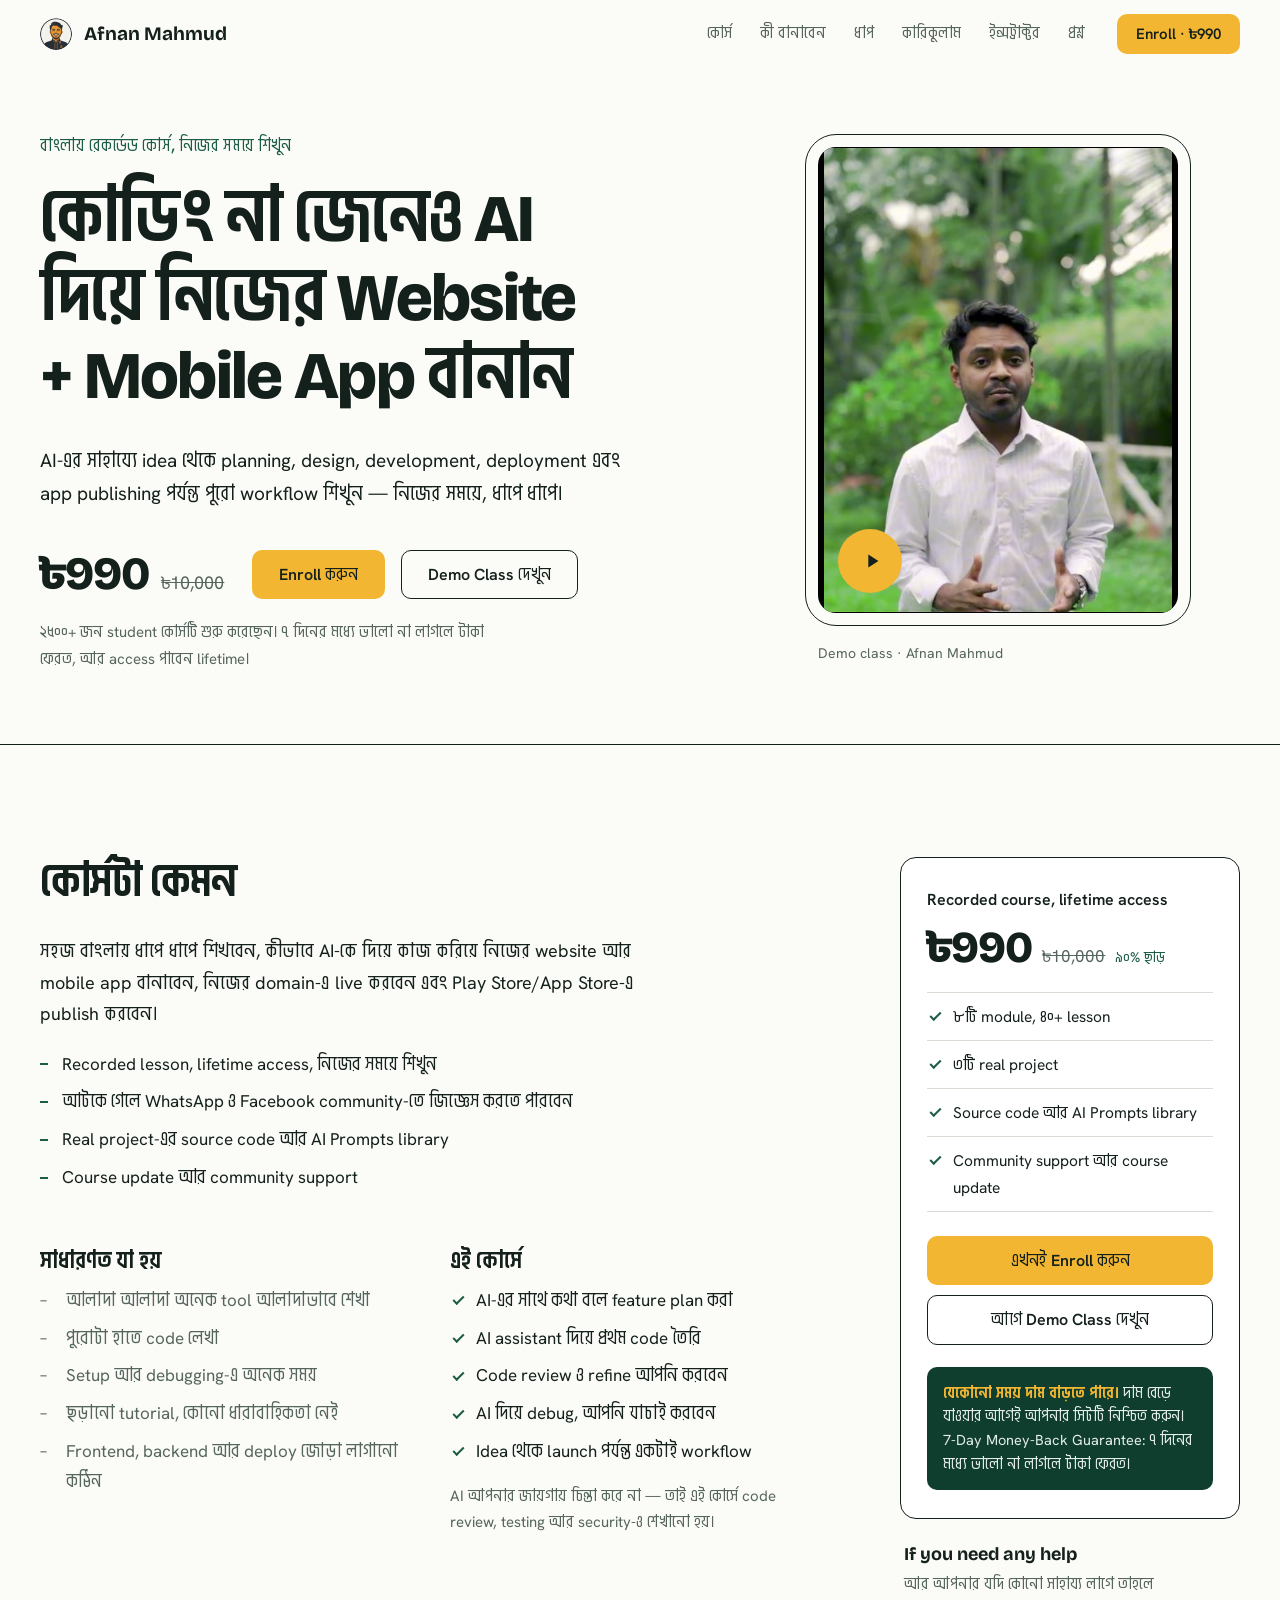
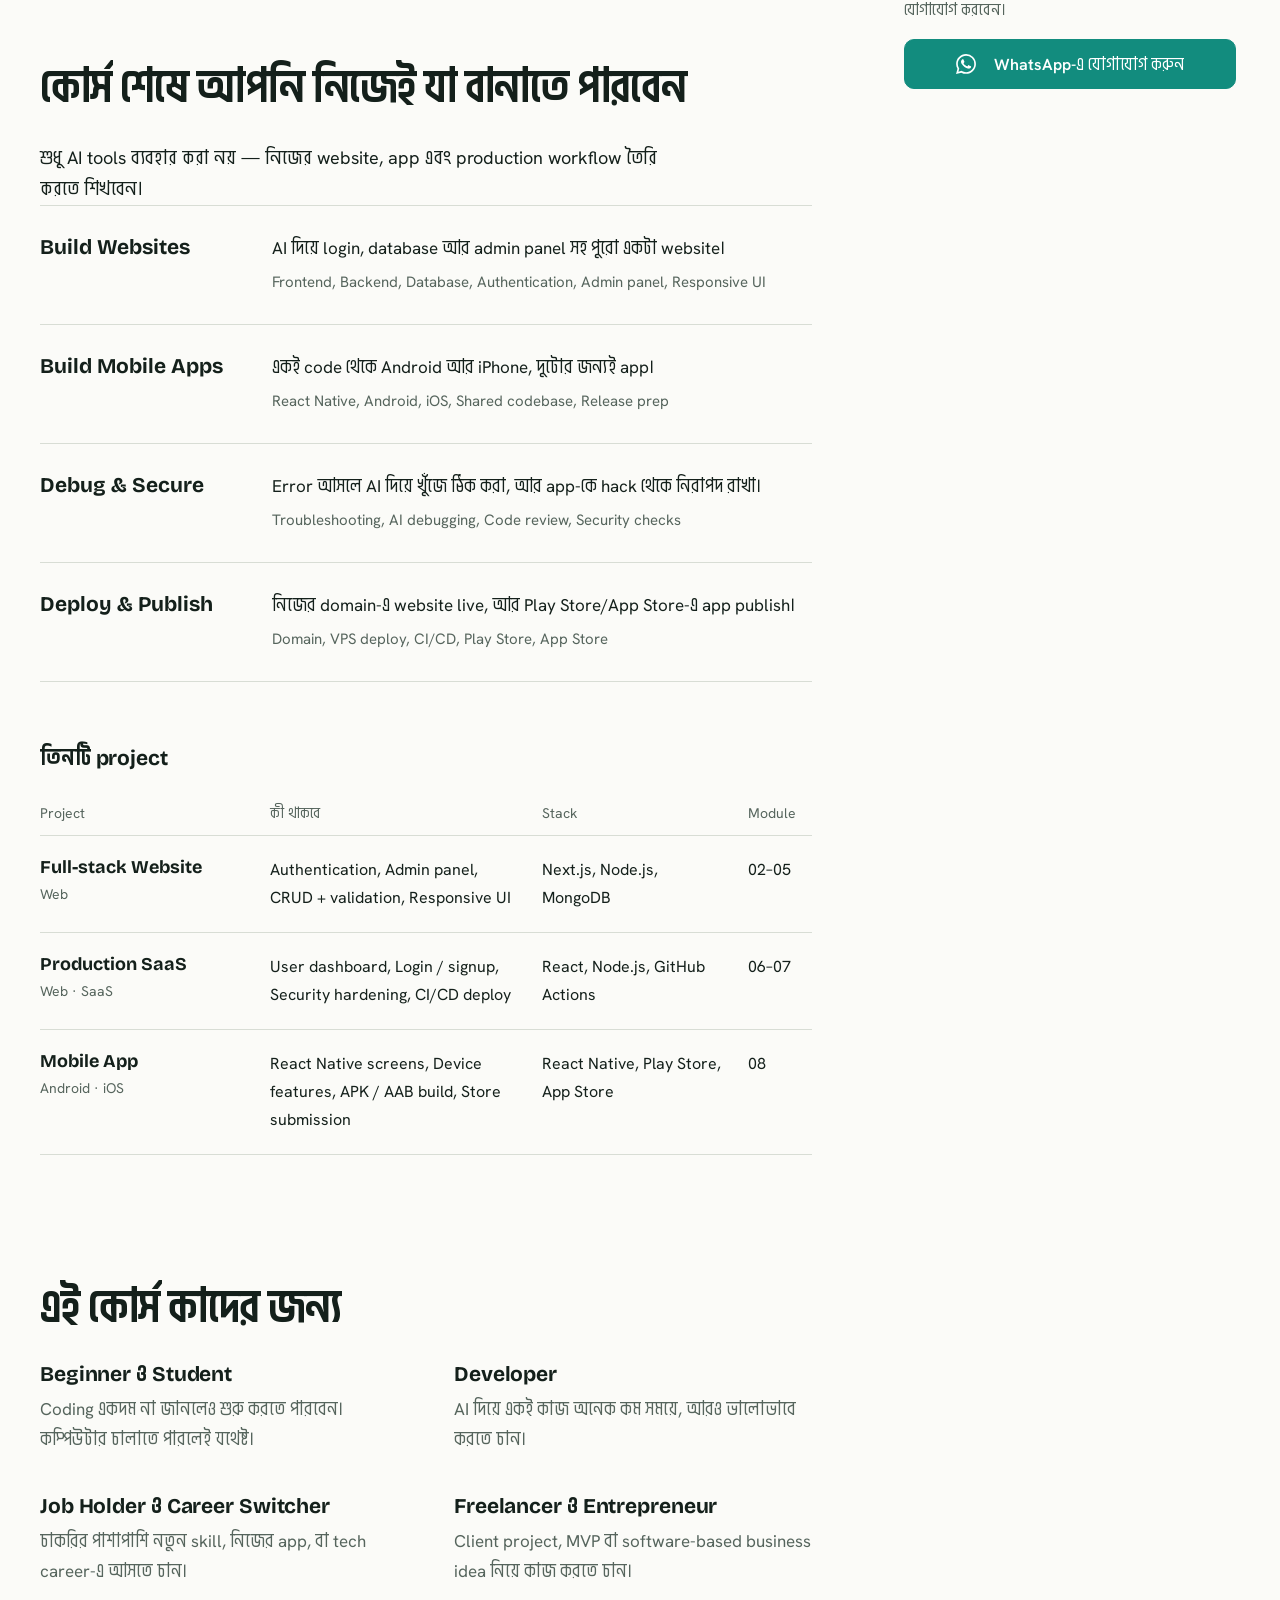
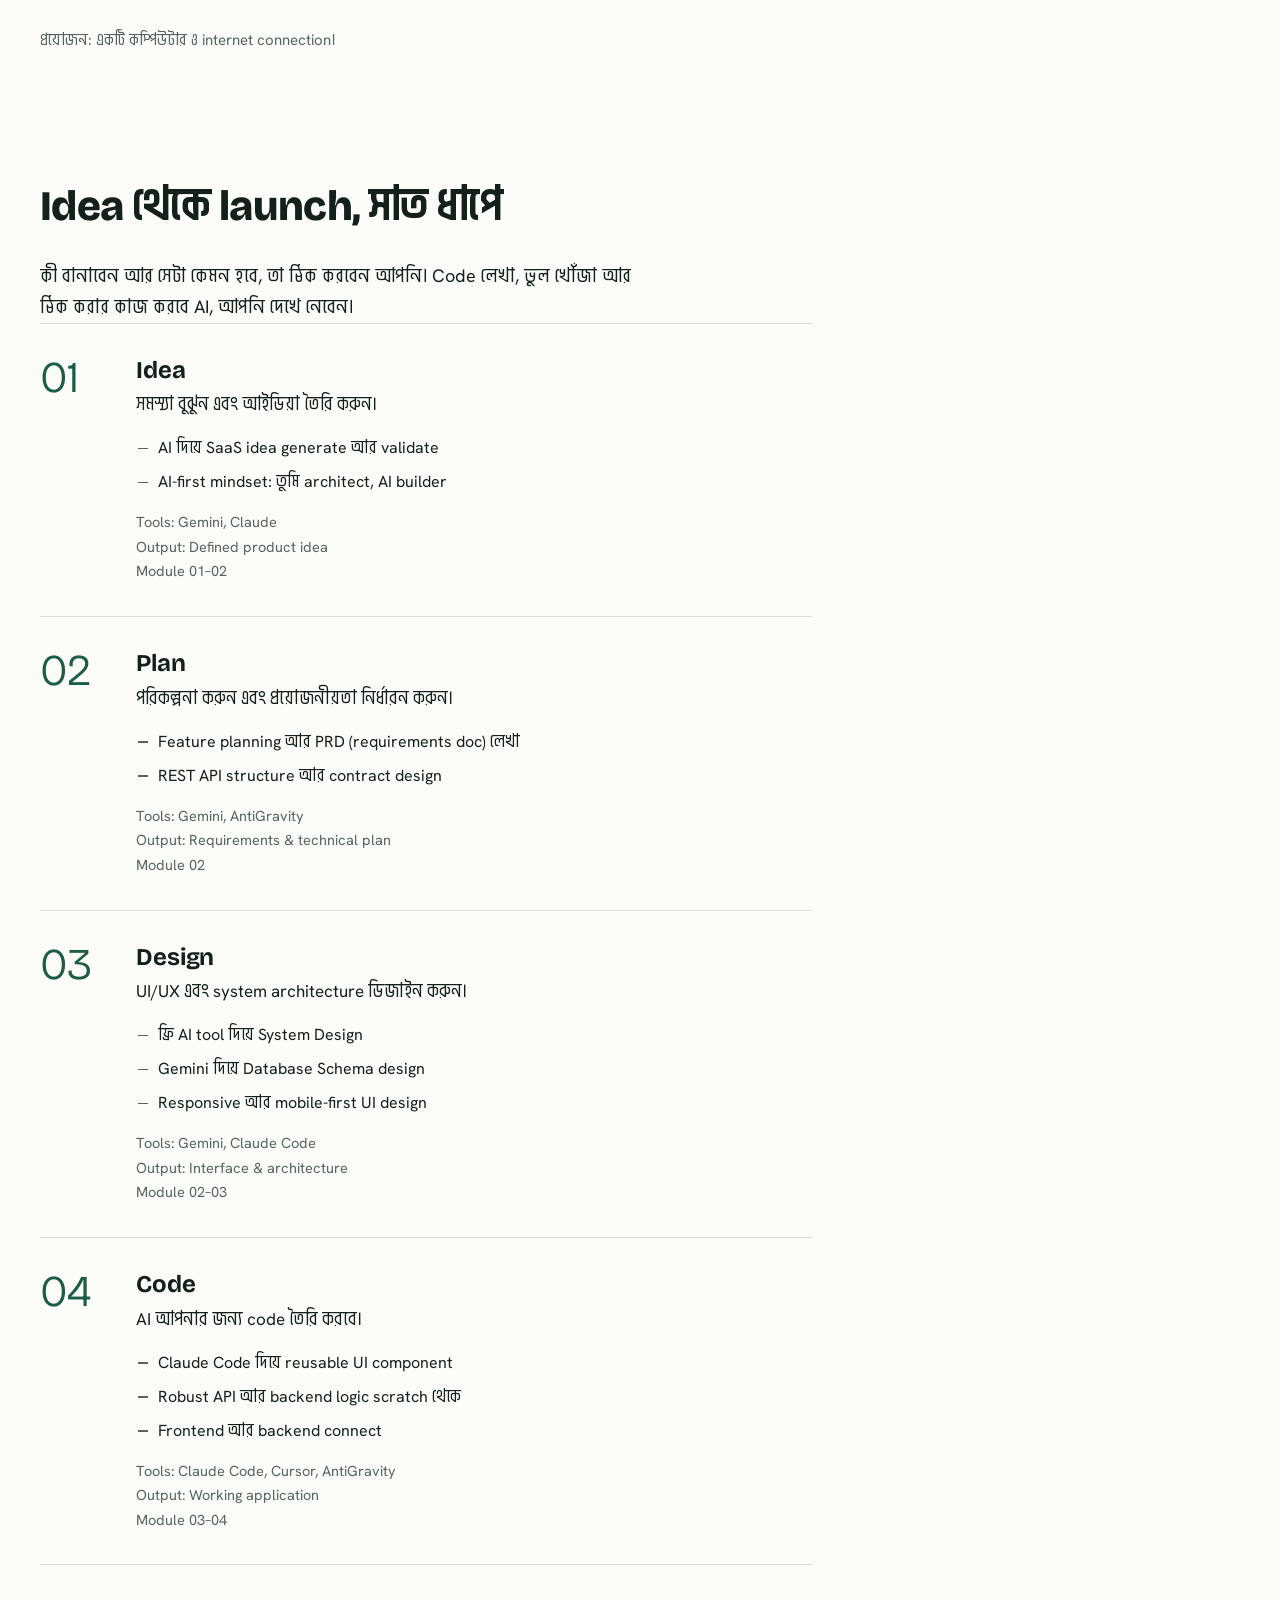
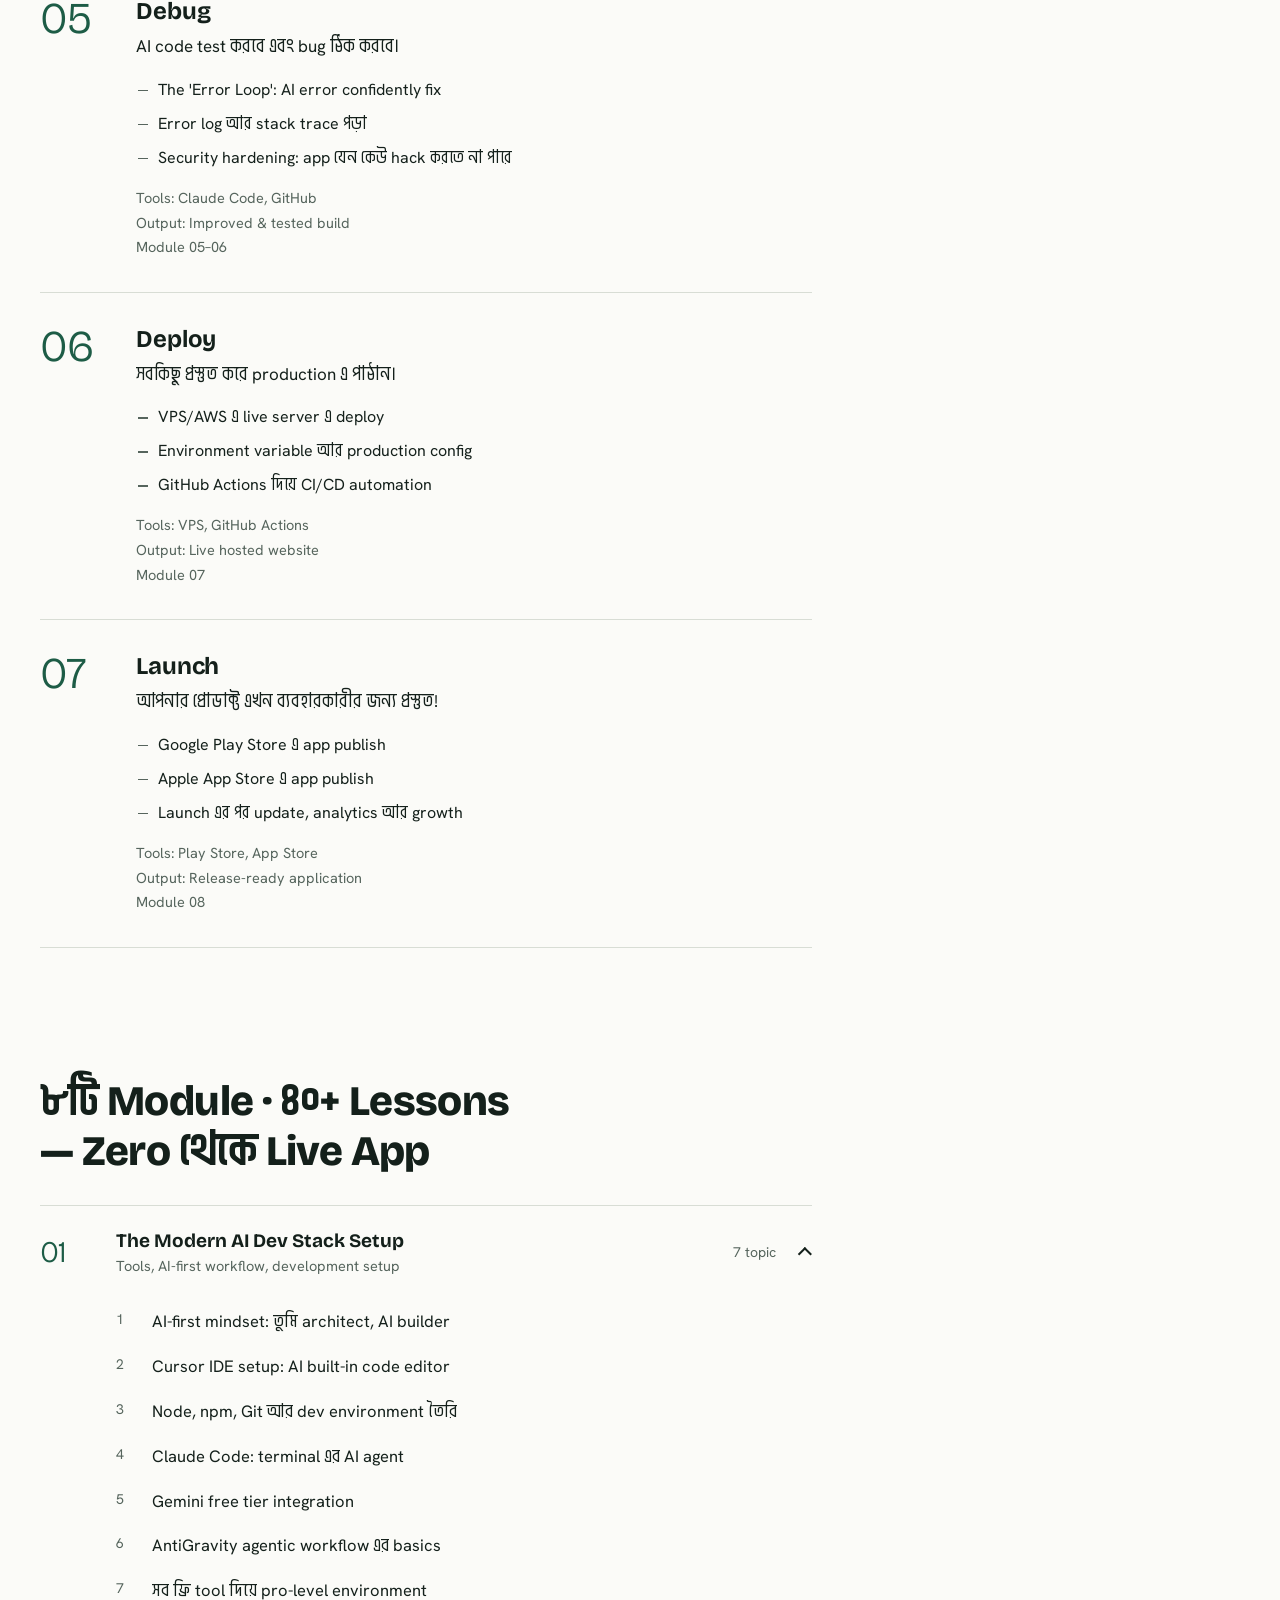
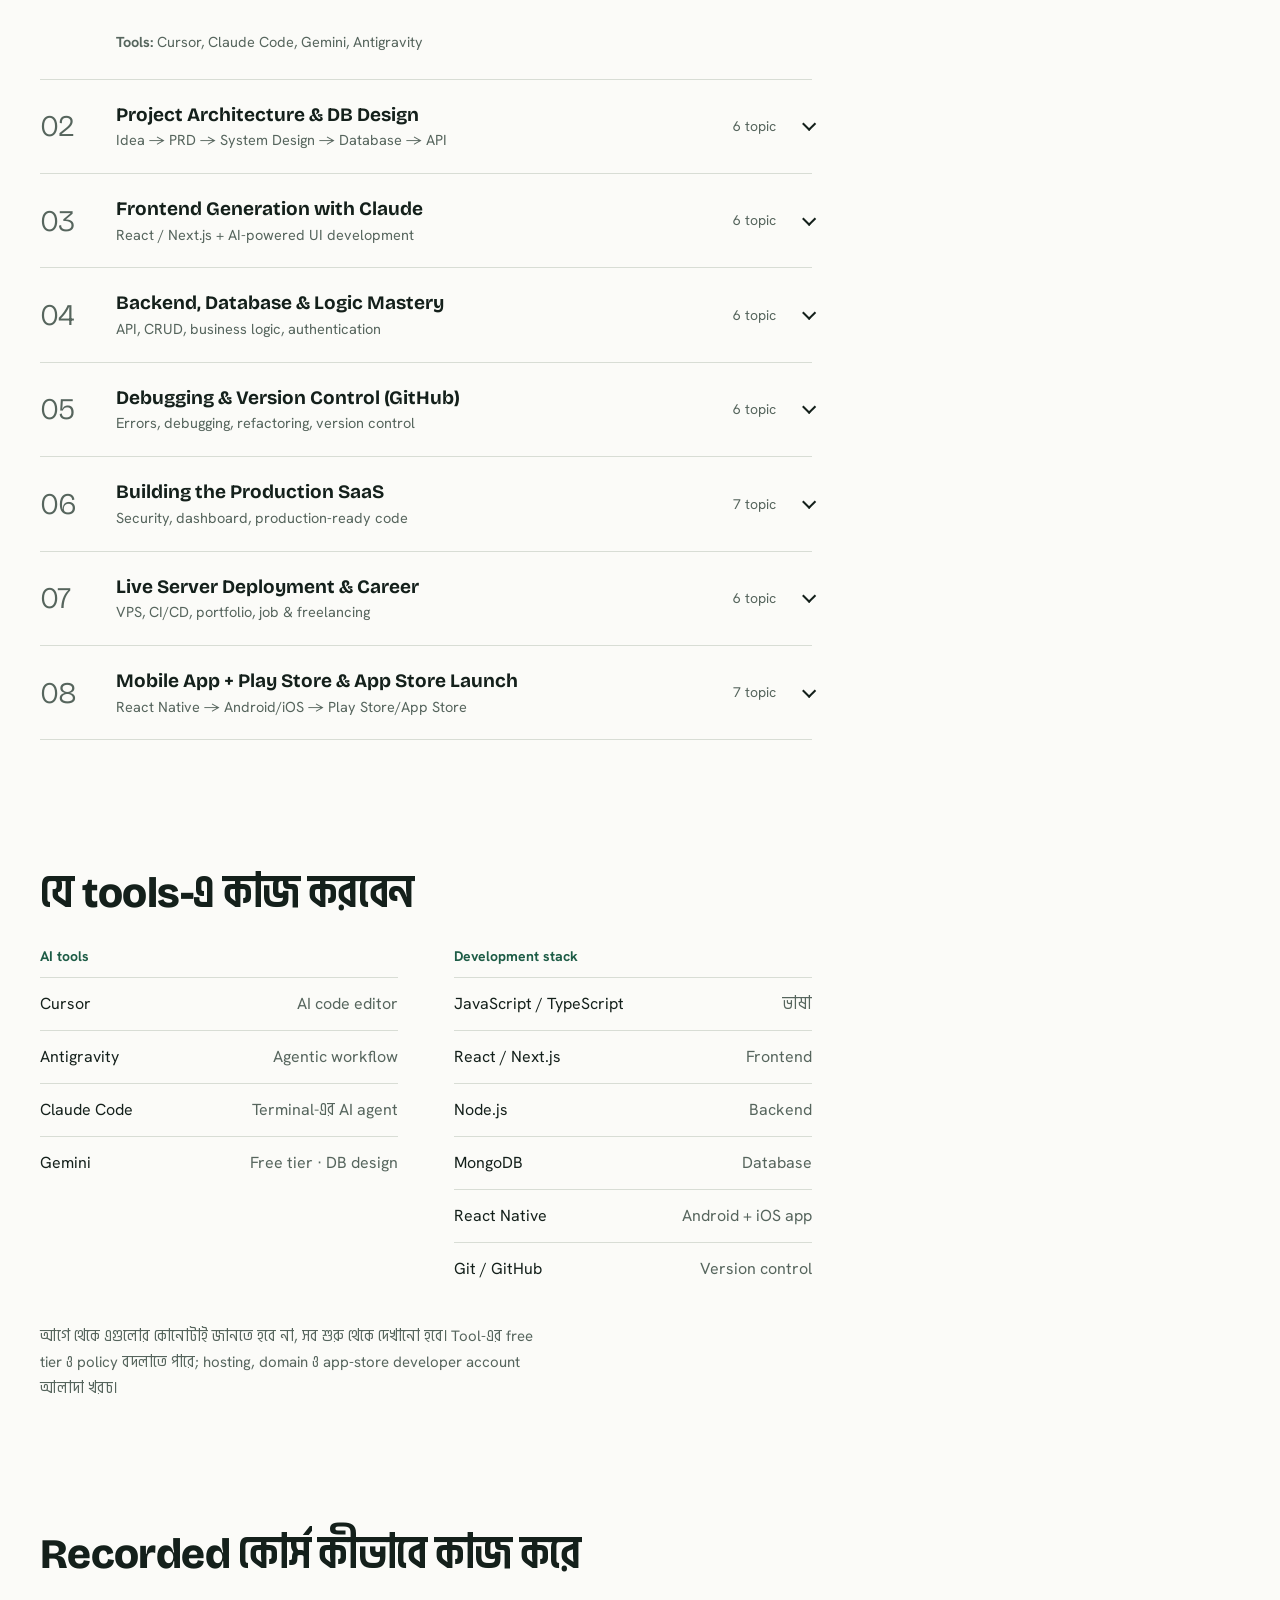
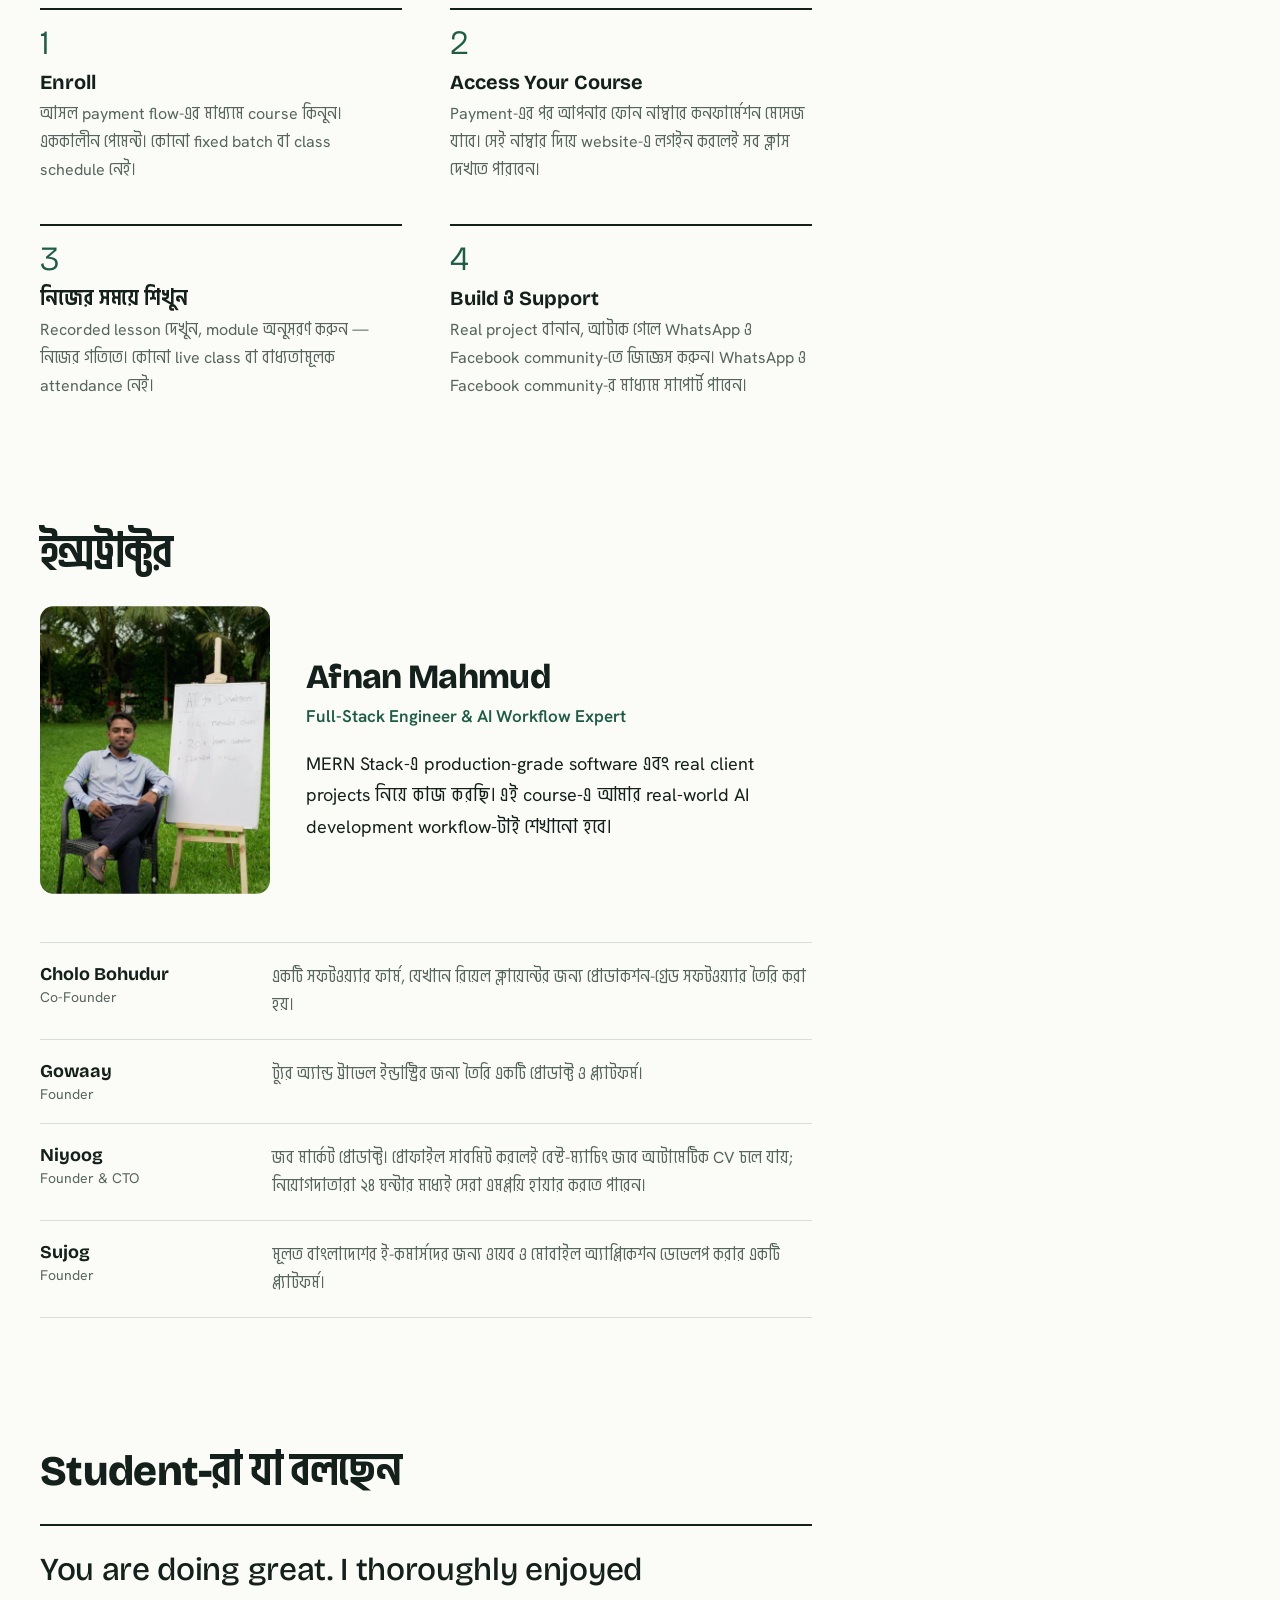
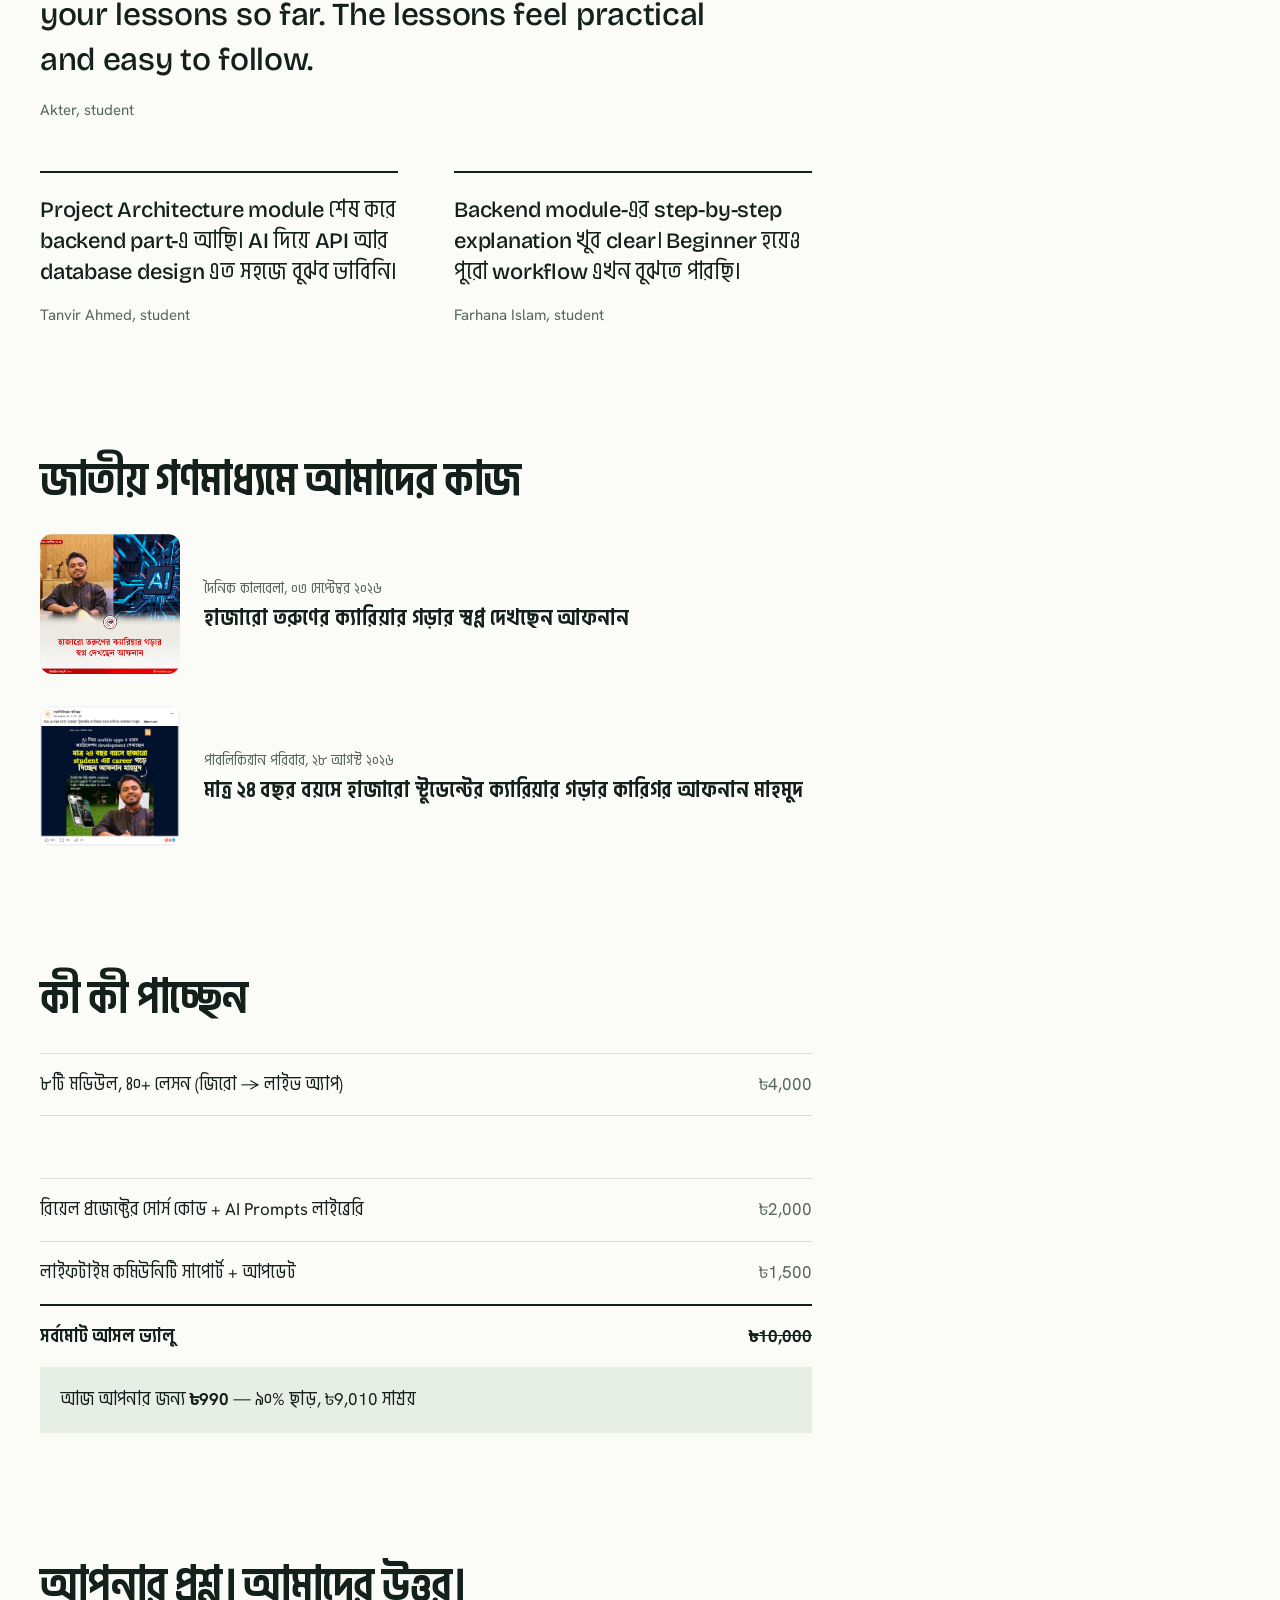
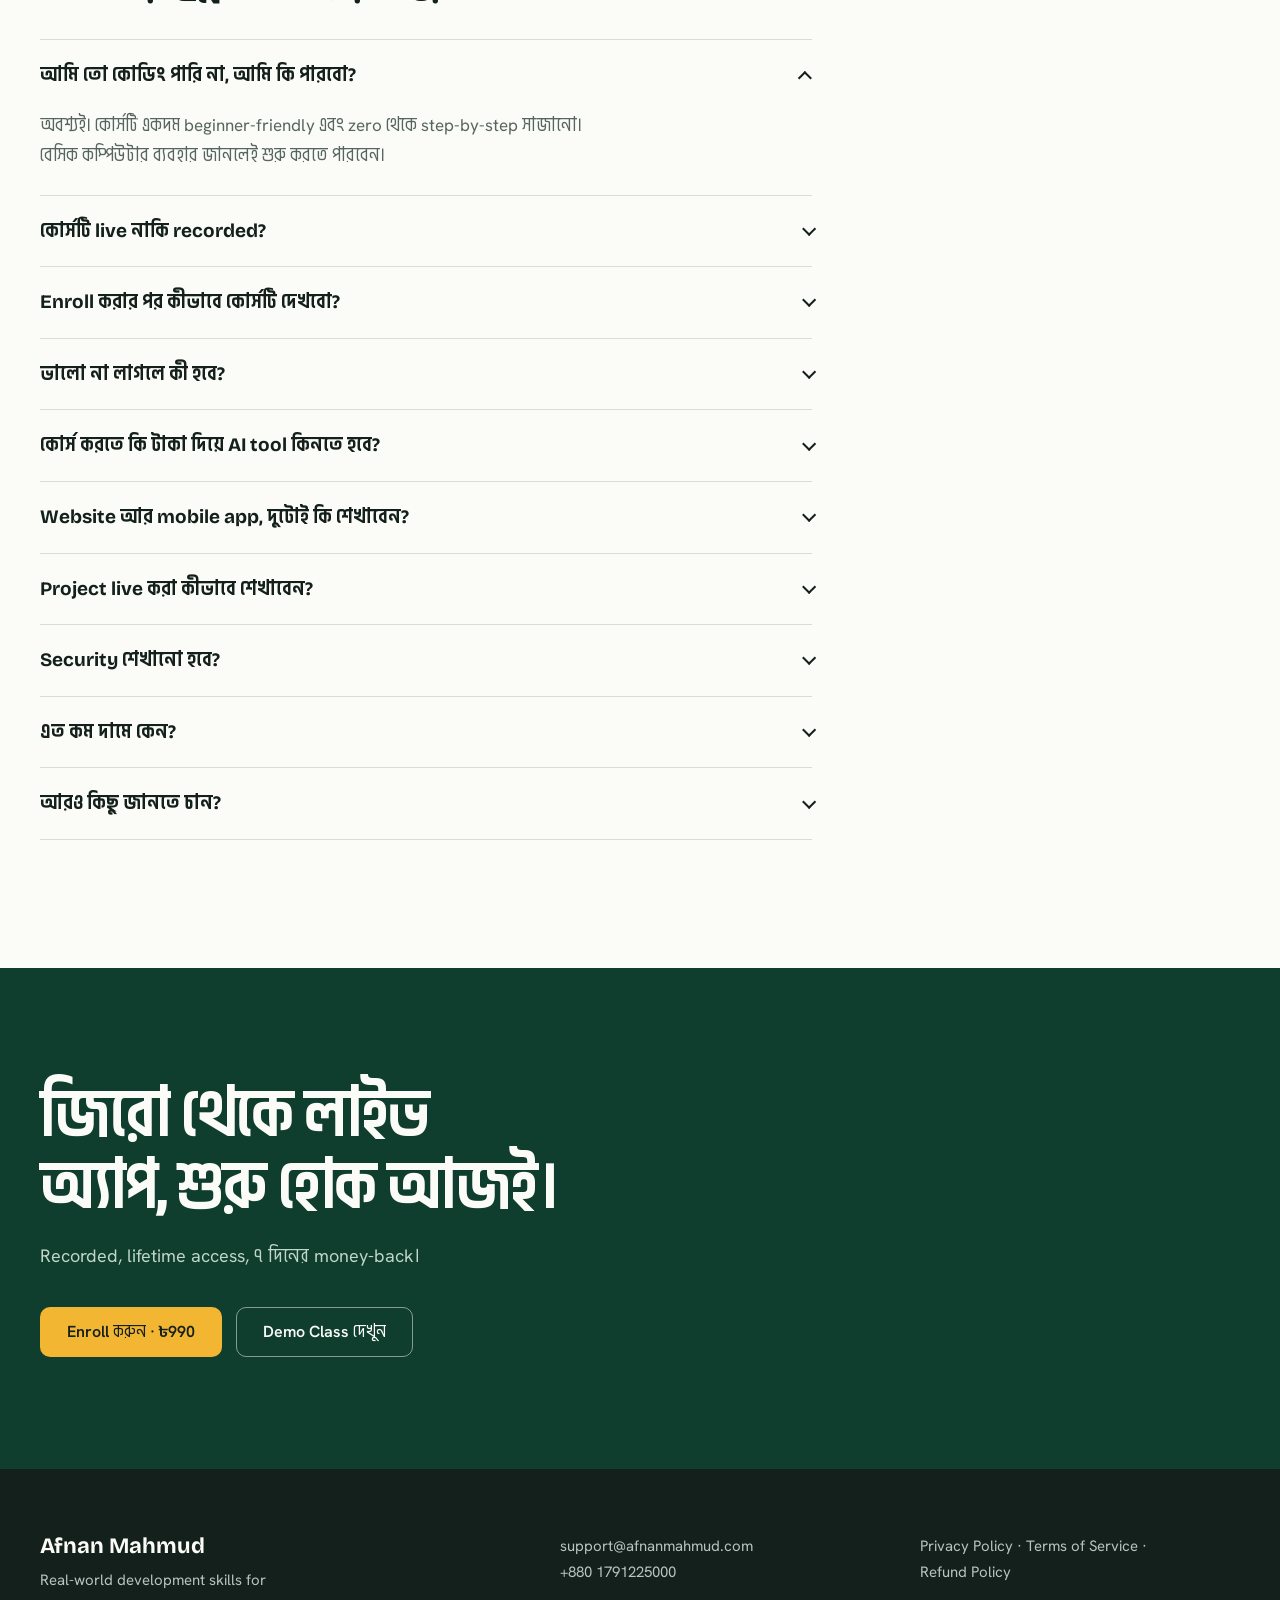
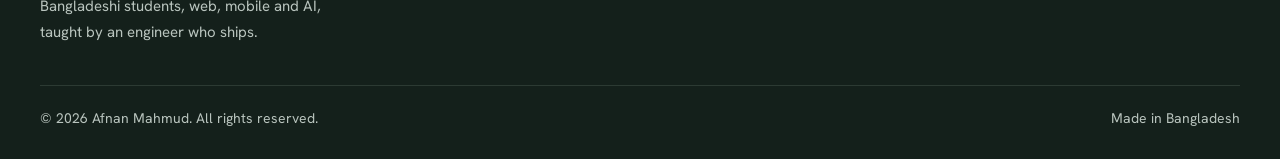
==== v2/course.html @ 00318ba6 "AI for Developers landing pages: Course and Blueprint Co-Authored-By: Claude Sonnet 5.5 <noreply@ant" ====
<!doctype html>
<html lang="bn">
<head>
<meta charset="utf-8">
<meta name="viewport" content="width=device-width, initial-scale=1">
<title>AI for Developers — Afnan Mahmud</title>
<meta name="description" content="বাংলায় রেকর্ডেড কোর্স: AI দিয়ে idea থেকে live website আর mobile app পর্যন্ত।">
<link rel="icon" href="../assets/afnan-mark.png">
<link rel="preconnect" href="https://fonts.googleapis.com"><link rel="preconnect" href="https://fonts.gstatic.com" crossorigin>
<link href="https://fonts.googleapis.com/css2?family=Bricolage+Grotesque:opsz,wght@12..96,500;12..96,700;12..96,800&family=Hanken+Grotesk:wght@400;500;600&family=Anek+Bangla:wght@400;600;800&display=swap" rel="stylesheet">
<link rel="stylesheet" href="course.css">
<link rel="stylesheet" href="motion.css">
<script>if(!matchMedia("(prefers-reduced-motion: reduce)").matches)document.documentElement.classList.add("motion")</script>
</head>
<body>
<a class="skip" href="#intro">Skip to content</a>

<header class="top" id="top">
  <div class="wrap top-in">
    <a class="brand" href="#top"><img src="../assets/afnan-mark.png" alt="" width="32" height="32"><span>Afnan Mahmud</span></a>
    <nav class="menu" aria-label="Page sections">
      <a href="#intro">কোর্স</a><a href="#build">কী বানাবেন</a><a href="#path">ধাপ</a><a href="#syllabus">কারিকুলাম</a><a href="#instructor">ইন্সট্রাক্টর</a><a href="#faq">প্রশ্ন</a>
    </nav>
    <a class="btn btn-accent btn-sm" data-enroll>Enroll · ৳990</a>
  </div>
</header>

<main>
  <section class="hero">
    <div class="wrap hero-grid">
      <div class="hero-text">
        <p class="hero-kick">বাংলায় রেকর্ডেড কোর্স, নিজের সময়ে শিখুন</p>
        <h1 id="h1"></h1>
        <p class="lede" id="lede"></p>
        <div class="buy">
          <p class="price"><b>৳990</b><s>৳10,000</s></p>
          <a class="btn btn-accent" data-enroll>Enroll করুন</a>
          <button type="button" class="btn btn-line js-demo">Demo Class দেখুন</button>
        </div>
        <p class="fine">২৫০০+ জন student কোর্সটি শুরু করেছেন। ৭ দিনের মধ্যে ভালো না লাগলে টাকা ফেরত, আর access পাবেন lifetime।</p>
      </div>
      <figure class="hero-media">
        <button type="button" class="video js-demo" aria-label="Demo Class দেখুন">
          <img src="../assets/demo-poster-portrait.jpg" alt="Afnan Mahmud কোর্সের demo class-এ কথা বলছেন" width="548" height="720">
          <span class="play" aria-hidden="true"><svg viewBox="0 0 24 24" width="22" height="22"><path d="M8 5v14l11-7z" fill="currentColor"/></svg></span>
        </button>
        <figcaption>Demo class · Afnan Mahmud</figcaption>
      </figure>
    </div>
  </section>

  <div class="wrap layout">
    <article class="article">

      <section id="intro" class="sec">
        <h2>কোর্সটা কেমন</h2>
        <p class="prose" id="intro-p"></p>
        <ul class="plain" id="intro-list"></ul>
        <div class="split" id="approach"></div>
      </section>

      <section id="build" class="sec">
        <h2 id="build-h"></h2>
        <p class="prose" id="build-sub"></p>
        <dl class="rows" id="outcomes"></dl>
        <h3 class="sub-h">তিনটি project</h3>
        <div class="table" id="projects" role="table" aria-label="Projects"></div>
      </section>

      <section id="audience" class="sec">
        <h2 id="aud-h"></h2>
        <div class="two-col" id="audience-list"></div>
      </section>

      <section id="path" class="sec">
        <h2>Idea থেকে launch, সাত ধাপে</h2>
        <p class="prose" id="path-sub"></p>
        <ol class="steps" id="stages"></ol>
      </section>

      <section id="syllabus" class="sec">
        <h2 id="syl-h"></h2>
        <div class="syl" id="modules"></div>
      </section>

      <section id="tools" class="sec">
        <h2>যে tools-এ কাজ করবেন</h2>
        <div class="two-col tools" id="tools-list"></div>
        <p class="note" id="tools-note"></p>
      </section>

      <section id="how" class="sec">
        <h2 id="how-h"></h2>
        <ol class="flow" id="how-list"></ol>
      </section>

      <section id="instructor" class="sec">
        <h2>ইন্সট্রাক্টর</h2>
        <div class="person">
          <img src="../assets/mentor-1200.jpg" alt="Afnan Mahmud" loading="lazy" width="1188" height="1200">
          <div>
            <h3 id="ins-name"></h3>
            <p class="role" id="ins-role"></p>
            <p class="prose" id="ins-bio"></p>
          </div>
        </div>
        <dl class="ventures" id="ventures"></dl>
      </section>

      <section id="reviews" class="sec">
        <h2 id="rev-h"></h2>
        <div class="quotes" id="quotes"></div>
      </section>

      <section id="news" class="sec">
        <h2 id="news-h"></h2>
        <div class="clips" id="clips"></div>
      </section>

      <section id="included" class="sec">
        <h2>কী কী পাচ্ছেন</h2>
        <table class="bill" id="bill"></table>
      </section>

      <section id="faq" class="sec">
        <h2 id="faq-h"></h2>
        <div class="faq" id="faq-list"></div>
      </section>
    </article>

    <div class="rail">
    <aside class="ticket" aria-label="Enroll">
      <p class="ticket-title">Recorded course, lifetime access</p>
      <p class="ticket-price"><b>৳990</b><s>৳10,000</s><span>৯০% ছাড়</span></p>
      <ul class="ticks">
        <li>৮টি module, ৪০+ lesson</li>
        <li>৩টি real project</li>
        <li>Source code আর AI Prompts library</li>
        <li>Community support আর course update</li>
      </ul>
      <a class="btn btn-accent btn-block" data-enroll>এখনই Enroll করুন</a>
      <button type="button" class="btn btn-line btn-block js-demo">আগে Demo Class দেখুন</button>
            <p class="ticket-note" id="ticket-note"></p>
      
    </aside>
    <div class="help">
      <p class="help-t">If you need any help</p>
      <p class="help-d">আর আপনার যদি কোনো সাহায্য লাগে তাহলে যোগাযোগ করবেন।</p>
      <a class="btn btn-wa btn-block" href="https://wa.me/8801791225000" target="_blank" rel="noopener"><svg viewBox="0 0 24 24" aria-hidden="true"><path d="M17.47 14.38c-.3-.15-1.76-.87-2.03-.97-.27-.1-.47-.15-.67.15-.2.3-.77.97-.94 1.16-.17.2-.35.22-.64.07-.3-.15-1.26-.46-2.39-1.48-.88-.79-1.48-1.76-1.65-2.06-.17-.3-.02-.46.13-.6.13-.14.3-.35.45-.52.15-.17.2-.3.3-.5.1-.2.05-.37-.02-.52-.08-.15-.67-1.61-.92-2.21-.24-.58-.49-.5-.67-.51h-.57c-.2 0-.52.07-.79.37-.27.3-1.04 1.02-1.04 2.48 0 1.46 1.07 2.88 1.21 3.07.15.2 2.1 3.2 5.08 4.49.71.3 1.26.49 1.69.63.71.23 1.36.2 1.87.12.57-.09 1.76-.72 2-1.42.25-.7.25-1.29.17-1.42-.07-.12-.27-.2-.57-.35zM12.05 21.8h-.01a9.87 9.87 0 0 1-5.03-1.38l-.36-.21-3.74.98 1-3.65-.24-.37a9.86 9.86 0 0 1-1.51-5.26c0-5.45 4.44-9.89 9.89-9.89 2.64 0 5.12 1.03 6.99 2.9a9.83 9.83 0 0 1 2.89 7c0 5.45-4.44 9.88-9.88 9.88zM20.47 3.5A11.8 11.8 0 0 0 12.05 0C5.5 0 .16 5.34.16 11.89c0 2.1.55 4.14 1.59 5.95L.06 24l6.3-1.65a11.9 11.9 0 0 0 5.68 1.45h.01c6.55 0 11.89-5.34 11.89-11.89 0-3.18-1.24-6.17-3.48-8.41z"/></svg>WhatsApp-এ যোগাযোগ করুন</a>
    </div>
    </div>
  </div>

  <section class="closing">
    <div class="wrap closing-in">
      <h2 id="closing-h"></h2>
      <p>Recorded, lifetime access, ৭ দিনের money-back।</p>
      <div class="closing-act">
        <a class="btn btn-accent" data-enroll>Enroll করুন · ৳990</a>
        <button type="button" class="btn btn-ghost-light js-demo">Demo Class দেখুন</button>
      </div>
    </div>
  </section>
</main>

<footer class="foot">
  <div class="wrap foot-in">
    <div>
      <p class="foot-brand">Afnan Mahmud</p>
      <p class="foot-about" id="foot-about"></p>
    </div>
    <p class="foot-contact" id="foot-contact"></p>
    <p class="foot-legal">Privacy Policy · Terms of Service · Refund Policy</p>
  </div>
  <div class="wrap foot-end"><span id="copy"></span><span>Made in Bangladesh</span></div>
</footer>

<div class="bar" id="bar"><span>৳990</span><a class="btn btn-accent btn-sm" data-enroll>Enroll করুন</a></div>

<script src="../js/content.js"></script>
<script src="course.js"></script>
<script src="reveal.js"></script>
<script src="common.js"></script>
</body>
</html>
---- v2/course.css ----
@font-face{font-family:'Akhand Bengali';font-weight:300;font-display:swap;size-adjust:112%;unicode-range:U+0964-0965,U+0980-09F2,U+09F4-09FF,U+200C-200D;src:local('Akhand Bengali Light'),url(../assets/fonts/AkhandBengali-300.ttf) format('truetype')}
@font-face{font-family:'Akhand Bengali';font-weight:400 600;font-display:swap;size-adjust:112%;unicode-range:U+0964-0965,U+0980-09F2,U+09F4-09FF,U+200C-200D;src:local('Akhand Bengali'),url(../assets/fonts/AkhandBengali-400.ttf) format('truetype')}
@font-face{font-family:'Akhand Bengali';font-weight:700 900;font-display:swap;size-adjust:112%;unicode-range:U+0964-0965,U+0980-09F2,U+09F4-09FF,U+200C-200D;src:local('Akhand Bengali Extra Bold'),url(../assets/fonts/AkhandBengali-800.ttf) format('truetype')}

:root{
  --paper:#FBFBF8; --white:#fff; --ink:#14201B; --muted:#56655D; --rule:#D8DDD5; --mist:#E7EEE5;
  --forest:#0F3D2E; --forest-2:#1D5C46; --marigold:#F2B632; --marigold-d:#E0A21B;
  --head:'Bricolage Grotesque','Akhand Bengali','Anek Bangla',system-ui,sans-serif;
  --body:'Hanken Grotesk','Akhand Bengali','Anek Bangla',system-ui,sans-serif;
  --top-h:68px;
}
*,*::before,*::after{box-sizing:border-box}
*{margin:0}
html{scroll-behavior:smooth;scroll-padding-top:calc(var(--top-h) + 24px);-webkit-text-size-adjust:100%}
body{background:var(--paper);color:var(--ink);font:400 17px/1.75 var(--body);-webkit-font-smoothing:antialiased;text-rendering:optimizeLegibility}
body.no-scroll{overflow:hidden}
img{display:block;max-width:100%}
a{color:inherit}
ul,ol{padding:0;list-style:none}
button{font:inherit;color:inherit;background:none;border:0;cursor:pointer;text-align:left}
:focus-visible{outline:3px solid var(--forest-2);outline-offset:3px;border-radius:4px}
.skip{position:absolute;left:-999px;top:8px;background:var(--ink);color:var(--paper);padding:10px 14px;z-index:99}
.skip:focus{left:8px}
.wrap{width:min(1200px,100% - 48px);margin-inline:auto}

h1,h2,h3{font-family:var(--head);font-weight:800;line-height:1.2;text-wrap:balance}
h2{font-size:clamp(30px,3.4vw,42px);letter-spacing:-.015em;margin-bottom:28px}
h3{font-size:21px;font-weight:700;letter-spacing:-.005em}
p{text-wrap:pretty}
.prose{max-width:62ch;font-size:18px}
.prose + .prose,.prose + .plain{margin-top:20px}
.muted{color:var(--muted)}
.note{font-size:15px;color:var(--muted);max-width:62ch}

.btn{display:inline-flex;align-items:center;justify-content:center;gap:8px;padding:14px 26px;border:1.5px solid transparent;border-radius:10px;font:600 16px/1.2 var(--body);text-decoration:none;white-space:nowrap;transition:background-color .15s,color .15s,border-color .15s}
.btn-accent{background:var(--marigold);color:var(--ink)}
.btn-accent:hover{background:var(--marigold-d)}
.btn-line{border-color:var(--ink);color:var(--ink)}
.btn-line:hover{background:var(--ink);color:var(--paper)}
.btn-ghost-light{border-color:rgba(251,251,248,.5);color:var(--paper)}
.btn-ghost-light:hover{background:var(--paper);color:var(--forest)}
.btn-sm{padding:10px 18px;font-size:15px}
.btn-block{width:100%}

.top{position:sticky;top:0;z-index:50;height:var(--top-h);background:var(--paper);border-bottom:1px solid transparent;transition:border-color .2s}
.top.scrolled{border-color:var(--rule)}
.top-in{height:100%;display:flex;align-items:center;gap:32px}
.brand{white-space:nowrap;display:flex;align-items:center;gap:12px;text-decoration:none;font:700 19px var(--head);margin-right:auto}
.brand img{border-radius:50%}
.menu{display:flex;gap:28px}
.menu a{font-size:15px;text-decoration:none;color:var(--muted)}
.menu a:hover{color:var(--ink)}

.hero{overflow:hidden;border-bottom:1px solid var(--ink)}
.hero-grid{display:grid;grid-template-columns:minmax(0,7fr) minmax(0,5fr);gap:72px;align-items:stretch}
.hero-text{padding:64px 0 72px}
.hero-kick{font-size:16px;color:var(--forest-2);font-weight:600;margin-bottom:20px}
.hero h1{font-size:clamp(38px,5.2vw,68px);line-height:1.18;letter-spacing:-.025em;max-width:13em}
.lede{font-size:19px;max-width:54ch;margin-top:28px;color:var(--ink)}
.buy{display:flex;flex-wrap:wrap;align-items:center;gap:16px 16px;margin-top:40px}
.price{display:flex;align-items:baseline;gap:12px;margin-right:12px}
.price b{font:800 46px/1 var(--head);letter-spacing:-.02em}
.price s{color:var(--muted);font-size:18px}
.fine{margin-top:20px;font-size:15px;color:var(--muted);max-width:56ch}
.hero-media{position:relative;display:flex;flex-direction:column;justify-content:flex-end;padding-top:56px;isolation:isolate}
.hero-media::before{content:'';position:absolute;inset:0 -50vw 0 0;background:var(--forest);z-index:-1}
.video{position:relative;display:block;width:min(100%,360px);margin-left:48px;border-radius:18px 18px 0 0;overflow:hidden;background:#000}
.video img{width:100%;height:auto;aspect-ratio:548/720;object-fit:cover}
.play{position:absolute;left:20px;bottom:20px;width:64px;height:64px;border-radius:50%;background:var(--marigold);color:var(--ink);display:grid;place-items:center;transition:transform .15s}
.play svg{margin-left:3px}
.video:hover .play{transform:scale(1.07)}
.hero-media figcaption{position:absolute;left:calc(48px + min(100%,360px) + 16px);bottom:24px;color:#BFD6C8;font-size:14px;writing-mode:vertical-rl;transform:rotate(180deg)}

.layout{display:grid;grid-template-columns:minmax(0,1fr) 340px;gap:88px;padding-top:112px;padding-bottom:128px;align-items:start}
.sec{margin-bottom:128px}
.sec:last-child{margin-bottom:0}
.sub-h{margin:64px 0 20px}

.plain li{position:relative;padding-left:22px;margin:8px 0}
.plain li::before{content:'';position:absolute;left:0;top:.8em;width:8px;height:2px;background:var(--forest-2)}
.split{display:grid;grid-template-columns:1fr 1fr;gap:48px;margin-top:56px}
.split h3{margin-bottom:12px}
.dash li,.tick li{position:relative;padding-left:26px;margin:8px 0}
.dash li{color:var(--muted)}
.dash li::before{content:'–';position:absolute;left:0}
.tick li::before{content:'';position:absolute;left:3px;top:.62em;width:11px;height:6px;border-left:2px solid var(--forest-2);border-bottom:2px solid var(--forest-2);transform:rotate(-45deg)}
.split .note{margin-top:16px}

.rows>div{display:grid;grid-template-columns:200px 1fr;gap:32px;padding:28px 0;border-top:1px solid var(--rule)}
.rows>div:last-child{border-bottom:1px solid var(--rule)}
.rows dt{font:700 21px/1.3 var(--head)}
.rows dd p+p{margin-top:6px;font-size:15px}

.table{margin-top:8px}
.tr{display:grid;grid-template-columns:1.25fr 1.5fr 1.1fr 64px;gap:24px;padding:20px 0;border-top:1px solid var(--rule);font-size:16px;align-items:start}
.tr:last-child{border-bottom:1px solid var(--rule)}
.th{font-size:14px;color:var(--muted);padding:10px 0;border-top:0}
.td-t b{display:block;font:700 18px/1.3 var(--head)}
.td-t small{color:var(--muted);font-size:14px}

.two-col{display:grid;grid-template-columns:1fr 1fr;gap:40px 56px}
.two-col h3{margin-bottom:8px}
.two-col p{color:var(--muted)}
.two-col .wide{grid-column:1/-1;font-size:15px}

.steps>li{display:grid;grid-template-columns:88px minmax(0,1fr);gap:8px;padding:32px 0;border-top:1px solid var(--rule)}
.steps>li:last-child{border-bottom:1px solid var(--rule)}
.steps .n{font:300 44px/1 var(--head);color:var(--forest-2);letter-spacing:-.03em}
.steps h3{font-size:24px;margin-bottom:6px}
.pts{margin:14px 0}
.pts li{position:relative;padding-left:22px;margin:6px 0;font-size:16px}
.pts li::before{content:'';position:absolute;left:2px;top:.85em;width:10px;height:1.5px;background:var(--muted)}
.meta{font-size:14.5px;color:var(--muted);line-height:1.7}

.syl details{border-top:1px solid var(--rule)}
.syl details:last-child,.faq details:last-child{border-bottom:1px solid var(--rule)}
.syl summary{display:grid;grid-template-columns:60px minmax(0,1fr) auto 20px;gap:16px;align-items:center;padding:22px 0;cursor:pointer;list-style:none}
.syl summary::-webkit-details-marker,.faq summary::-webkit-details-marker{display:none}
.m-n{font:300 30px/1 var(--head);color:var(--muted);letter-spacing:-.02em}
details[open] .m-n{color:var(--forest-2)}
.m-t{font:700 19px/1.35 var(--head)}
.m-t small{display:block;font:400 14.5px/1.5 var(--body);color:var(--muted);margin-top:2px}
.m-c{font-size:14px;color:var(--muted)}
.syl summary::after,.faq summary::after{content:'';width:10px;height:10px;border-right:2px solid var(--ink);border-bottom:2px solid var(--ink);transform:rotate(45deg) translateY(-3px);justify-self:end;transition:transform .2s}
details[open] > summary::after{transform:rotate(-135deg) translateY(-3px)}
.syl ol{counter-reset:t;margin:0 0 8px 76px;padding-bottom:8px}
.syl ol li{counter-increment:t;position:relative;padding:8px 0 8px 36px;font-size:16.5px}
.syl ol li::before{content:counter(t);position:absolute;left:0;top:8px;color:var(--muted);font-size:14px}
.m-meta{margin:0 0 24px 76px;font-size:14.5px;color:var(--muted)}

.tools dl>div{display:flex;justify-content:space-between;gap:16px;padding:12px 0;border-top:1px solid var(--rule);font-size:16px}
.tools dt.g{font:700 14px var(--body);color:var(--forest-2);padding-bottom:12px}
.tools dd{color:var(--muted);text-align:right}
.tools+.note{margin-top:28px}

.flow{counter-reset:s;display:grid;grid-template-columns:1fr 1fr;gap:40px 48px}
.flow li{counter-increment:s;border-top:2px solid var(--ink);padding-top:16px}
.flow li::before{content:counter(s);display:block;font:300 34px/1 var(--head);color:var(--forest-2);margin-bottom:10px}
.flow h3{margin-bottom:6px;font-size:20px}
.flow p{color:var(--muted);font-size:16px}

.person{display:grid;grid-template-columns:230px minmax(0,1fr);gap:36px;align-items:start}
.person img{width:100%;height:auto;aspect-ratio:4/5;object-fit:cover;border-radius:14px}
.person h3{font-size:34px;font-weight:800;letter-spacing:-.02em}
.role{color:var(--forest-2);font-weight:600;margin:4px 0 16px}
.ventures{margin-top:48px}
.ventures>div{display:grid;grid-template-columns:200px 1fr;gap:32px;padding:20px 0;border-top:1px solid var(--rule)}
.ventures>div:last-child{border-bottom:1px solid var(--rule)}
.ventures dt{font:700 18px/1.3 var(--head)}
.ventures small{display:block;font:400 14px var(--body);color:var(--muted);margin-top:2px}
.ventures dd{color:var(--muted);font-size:16px}

.quotes{display:grid;gap:48px}
.quotes figure:nth-child(2){margin-left:56px}
.quotes blockquote{font:500 27px/1.4 var(--head);letter-spacing:-.01em;max-width:30ch;text-wrap:pretty}
.quotes figcaption{margin-top:14px;font-size:15px;color:var(--muted)}

.clips{display:grid;gap:32px}
.clip{display:grid;grid-template-columns:140px minmax(0,1fr);gap:24px;align-items:center}
.clip img{width:140px;height:140px;object-fit:cover;border-radius:12px}
.clip .src{font-size:14px;color:var(--muted);margin-bottom:4px}
.clip h3{font-size:20px;line-height:1.35}

.bill{width:100%;table-layout:fixed;border-collapse:collapse;font-size:17px}
.bill td:last-child{width:92px}
.bill td{padding:16px 0;border-top:1px solid var(--rule)}
.bill td:last-child{text-align:right;white-space:nowrap;color:var(--muted)}
.bill .total td{font-weight:700;color:var(--ink);border-top:2px solid var(--ink)}
.bill tfoot td{background:var(--mist);padding:18px 20px;border-top:0;text-align:left;color:var(--ink)}

.faq details{border-top:1px solid var(--rule)}
.faq summary{display:grid;grid-template-columns:minmax(0,1fr) 20px;gap:16px;align-items:center;padding:22px 0;cursor:pointer;list-style:none;font:700 19px/1.4 var(--head)}
.faq p{padding:0 40px 24px 0;color:var(--muted);max-width:62ch}

.ticket{position:sticky;top:calc(var(--top-h) + 24px);background:var(--white);border:1.5px solid var(--ink);border-radius:16px;padding:28px 26px}
.ticket-title{font-weight:600;font-size:16px;margin-bottom:12px}
.ticket-price{display:flex;align-items:baseline;gap:10px;flex-wrap:wrap;margin-bottom:20px}
.ticket-price b{font:800 44px/1 var(--head);letter-spacing:-.02em}
.ticket-price s{color:var(--muted)}
.ticket-price span{font-size:14px;font-weight:600;color:var(--forest-2)}
.ticks{margin-bottom:24px;border-top:1px solid var(--rule)}
.ticks li{position:relative;padding:10px 0 10px 26px;border-bottom:1px solid var(--rule);font-size:15.5px}
.ticks li::before{content:'';position:absolute;left:3px;top:19px;width:11px;height:6px;border-left:2px solid var(--forest-2);border-bottom:2px solid var(--forest-2);transform:rotate(-45deg)}
.ticket .btn-block+.btn-block{margin-top:10px}
.ticket-note{margin-top:20px;font-size:14px;color:var(--muted);line-height:1.65}
.ticket-note b{color:var(--ink)}
.ticket-help{margin-top:14px;padding-top:14px;border-top:1px solid var(--rule);font-size:14px;color:var(--muted)}

.closing{background:var(--forest);color:var(--paper)}
.closing-in{padding:112px 0}
.closing h2{font-size:clamp(34px,5vw,60px);letter-spacing:-.025em;max-width:14em;margin-bottom:16px}
.closing p{color:#BFD6C8;font-size:18px}
.closing-act{display:flex;flex-wrap:wrap;gap:14px;margin-top:36px}
.foot{background:var(--ink);color:#B9C4BE;padding:64px 0 28px;font-size:15px}
.foot-in{display:grid;grid-template-columns:1.5fr 1fr 1fr;gap:40px;padding-bottom:40px}
.foot-brand{font:700 22px var(--head);color:var(--paper);margin-bottom:8px}
.foot-about{max-width:36ch}
.foot-end{display:flex;justify-content:space-between;gap:16px;flex-wrap:wrap;padding-top:20px;border-top:1px solid #2C3A33;font-size:14px}

.dlg{position:fixed;inset:0;z-index:200;background:rgba(10,18,14,.82);display:grid;place-items:center;padding:20px}
.dlg[hidden]{display:none}
.dlg-in{position:relative;width:min(900px,100%);background:#000;border-radius:14px;overflow:hidden}
.dlg video{display:block;width:100%;max-height:82vh;background:#000}
.dlg-x{position:absolute;right:12px;top:12px;z-index:2;padding:8px 14px;border-radius:8px;background:var(--paper);color:var(--ink);font:600 14px var(--body)}
.dlg-err{color:#fff;padding:24px;text-align:center}

.bar{position:fixed;left:0;right:0;bottom:0;z-index:60;display:none;align-items:center;justify-content:space-between;padding:12px 20px;background:var(--paper);border-top:1px solid var(--ink)}
.bar span{font:800 24px var(--head)}

@media (max-width:1040px){
  .layout{grid-template-columns:minmax(0,1fr);gap:56px}
  .ticket{position:static;order:-1}
  .menu{display:none}
}
@media (max-width:900px){
  .hero-grid{grid-template-columns:1fr;gap:0}
  .hero-text{padding:40px 0 48px}
  .hero-media{padding:40px 0 0;margin-inline:calc(50% - 50vw);padding-inline:calc(50vw - 50% + 0px)}
  .hero-media::before{inset:0 0 0 0}
  .video{margin-left:0;width:min(100%,320px);margin-inline:auto}
  .hero-media figcaption{display:none}
  .layout{padding-top:72px;padding-bottom:88px}
  .sec{margin-bottom:88px}
  .split,.two-col,.flow{grid-template-columns:1fr}
  .rows>div,.ventures>div{grid-template-columns:1fr;gap:8px}
  .tr{grid-template-columns:1fr;gap:4px}
  .th{display:none}
  .person{grid-template-columns:1fr}
  .person img{max-width:260px}
  .quotes figure:nth-child(2){margin-left:0}
  .foot-in{grid-template-columns:1fr}
  .bar.show{display:flex}
  }
@media (max-width:560px){
  body{font-size:16.5px}
  .steps>li{grid-template-columns:56px 1fr}
  .steps .n{font-size:32px}
  .syl summary{grid-template-columns:44px minmax(0,1fr) 20px}
  .m-c{display:none}
  .syl ol,.m-meta{margin-left:0}
  .clip{grid-template-columns:96px 1fr}
  .clip img{width:96px;height:96px}
  .buy .btn{flex:1 1 auto}
}
@media (prefers-reduced-motion:reduce){*{transition:none!important;scroll-behavior:auto!important}}

.bill tfoot td:last-child{white-space:normal;text-align:left;width:auto;color:var(--ink)}


.hero-media::before{display:none}
.video{border-radius:18px;outline:1.5px solid var(--ink);outline-offset:12px}
.video img{aspect-ratio:3/4}
.hero-media figcaption{position:static;writing-mode:horizontal-tb;transform:none;margin:28px 0 0 48px;color:var(--muted);font-size:14px}
@media (min-width:901px){.hero-media{justify-content:center;padding:64px 0}}
@media (max-width:900px){
  .hero-media{margin-inline:0;padding:40px 12px}
  .hero-media figcaption{display:block;margin:26px auto 0;width:min(100%,320px);text-align:center}
}

.rail{position:sticky;top:calc(var(--top-h) + 24px)}
.ticket{position:static}
.ticket .btn-block+.btn-block{margin-top:10px}
.ticket-note{margin-top:22px;padding:14px 16px;background:var(--forest);color:#E4EEE8;border-radius:10px;font-size:14.5px}
.ticket-note b{color:var(--marigold)}
.help{margin-top:24px;padding:0 4px}
.help-t{font:700 18px/1.3 var(--head)}
.help-d{margin:4px 0 16px;font-size:15px;color:var(--muted)}
.btn-wa{background:#128C7E;border-color:#128C7E;color:#fff}
.btn-wa:hover{background:#0D6F64;border-color:#0D6F64}
.btn-wa svg{width:20px;height:20px;margin-right:10px;fill:currentColor;flex:none}
@media (max-width:1040px){.rail{position:static;order:-1}}

.person{align-items:center}

.quotes{grid-template-columns:1fr 1fr;gap:48px 56px}
.quotes figure{border-top:2px solid var(--ink);padding-top:22px}
.quotes figure:nth-child(2){margin-left:0}
.quotes figure:first-child{grid-column:1/-1}
.quotes figure:first-child blockquote{font-size:32px;max-width:32ch}
.quotes blockquote{font-size:22px;max-width:none}
@media (max-width:700px){.quotes{grid-template-columns:1fr}.quotes figure:first-child blockquote{font-size:26px}}
---- v2/motion.css ----
:root{--ease:cubic-bezier(.22,1,.36,1)}

.top{transition:transform .5s var(--ease),border-color .2s}
.top.hide{transform:translateY(-100%)}
@keyframes drop{from{opacity:0;transform:translate3d(0,-16px,0)}}
.motion .top{animation:drop .9s var(--ease) backwards}

.motion .sp .w{display:inline-block;overflow:hidden;vertical-align:top;padding:.28em .04em;margin:-.28em -.04em}
.motion .sp .wi{display:inline-block;transform:translate3d(0,118%,0);transition:transform 1.05s var(--ease) calc(var(--b,0s) + var(--i) * 55ms)}
.motion .sp.in .wi{transform:none}

.motion [data-rv]{opacity:0;transform:translate3d(0,var(--y,28px),0);filter:blur(var(--bl,0px));transition:opacity 1s var(--ease) var(--d,0s),transform 1s var(--ease) var(--d,0s),filter 1s var(--ease) var(--d,0s)}
.motion [data-rv="block"]{--bl:6px}
.motion [data-rv="row"]{--y:20px;transition-duration:.85s}
.motion [data-rv].in{opacity:1;transform:none;filter:none}

.motion img[data-media]{clip-path:inset(0 0 100% 0);transform:scale(1.14);transition:clip-path 1.3s var(--ease) var(--d,0s),transform 1.7s var(--ease) var(--d,0s)}
.motion img[data-media].in{clip-path:inset(0 0 0 0);transform:none}

@keyframes rise{from{opacity:0;transform:translate3d(0,22px,0)}}
@keyframes uncover{from{clip-path:inset(0 0 100% 0)}}
@keyframes settle{from{transform:scale(1.16)}}
.motion .hero-text>*{animation:rise .95s var(--ease) backwards;animation-delay:var(--delay,0s)}
.motion .hero-text>h1{animation:none}
.motion .hero-text .hero-kick{--delay:0s}
.motion .hero-text .lede{--delay:.6s}
.motion .hero-text .buy,.motion .hero-text .hero-act{--delay:.75s}
.motion .hero-text .fine{--delay:.9s}
.motion .hero .sp{--b:.12s}
.motion .hero-media .video,.motion .hero-fig .marks{animation:rise 1.1s .25s var(--ease) backwards}
.motion .hero-media .video img,.motion .hero-fig .video img{animation:uncover 1.4s .25s var(--ease) backwards,settle 1.9s .25s var(--ease) backwards}
.motion .hero-fig .marks::before,.motion .hero-fig .marks::after{animation:rise 1s 1.1s var(--ease) backwards}

@media (hover:hover) and (pointer:fine){
  .btn{transition:transform .35s var(--ease),background-color .2s,color .2s,border-color .2s}
  .btn:hover{transform:translateY(-2px)}
  .btn:active{transform:translateY(0);transition-duration:.1s}
  .clip img{transition:transform .8s var(--ease)}
  .clip:hover img{transform:scale(1.05)}
}
@media (prefers-reduced-motion:reduce){*{animation:none!important;transition:none!important}}
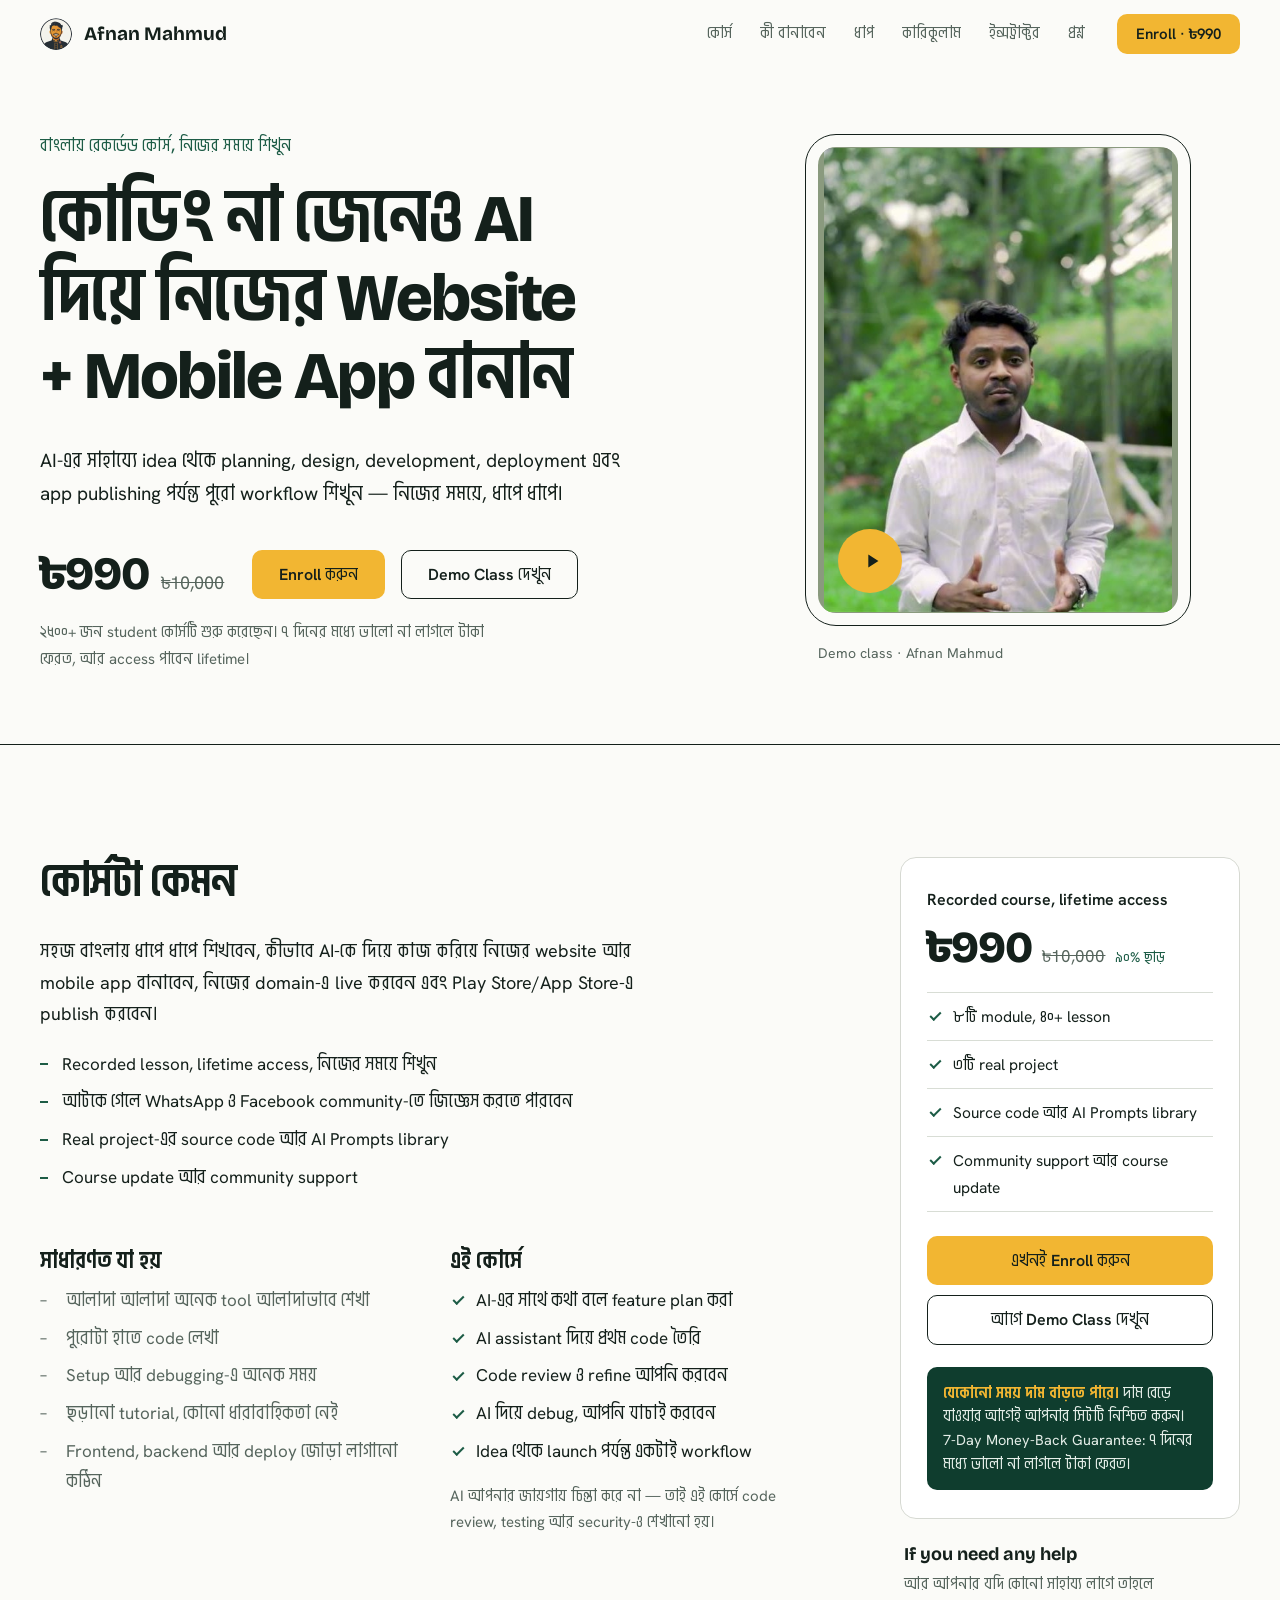
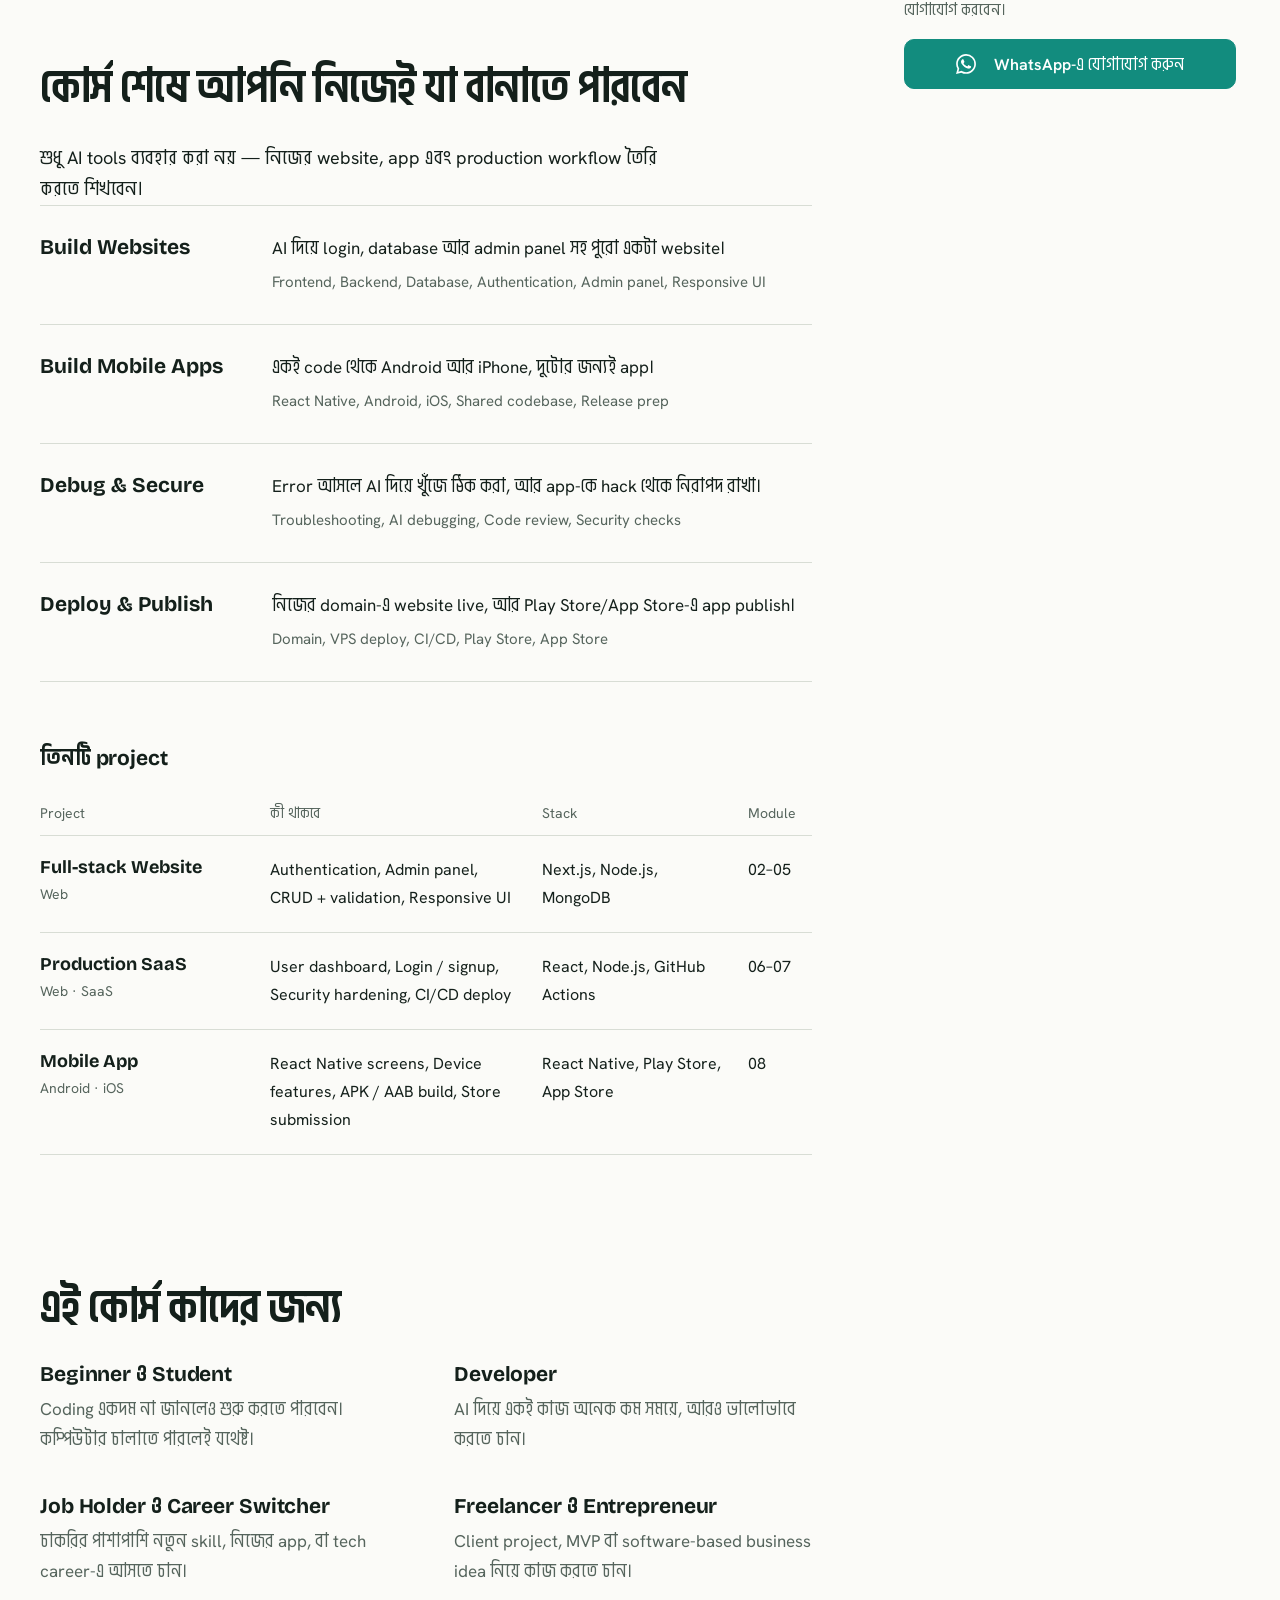
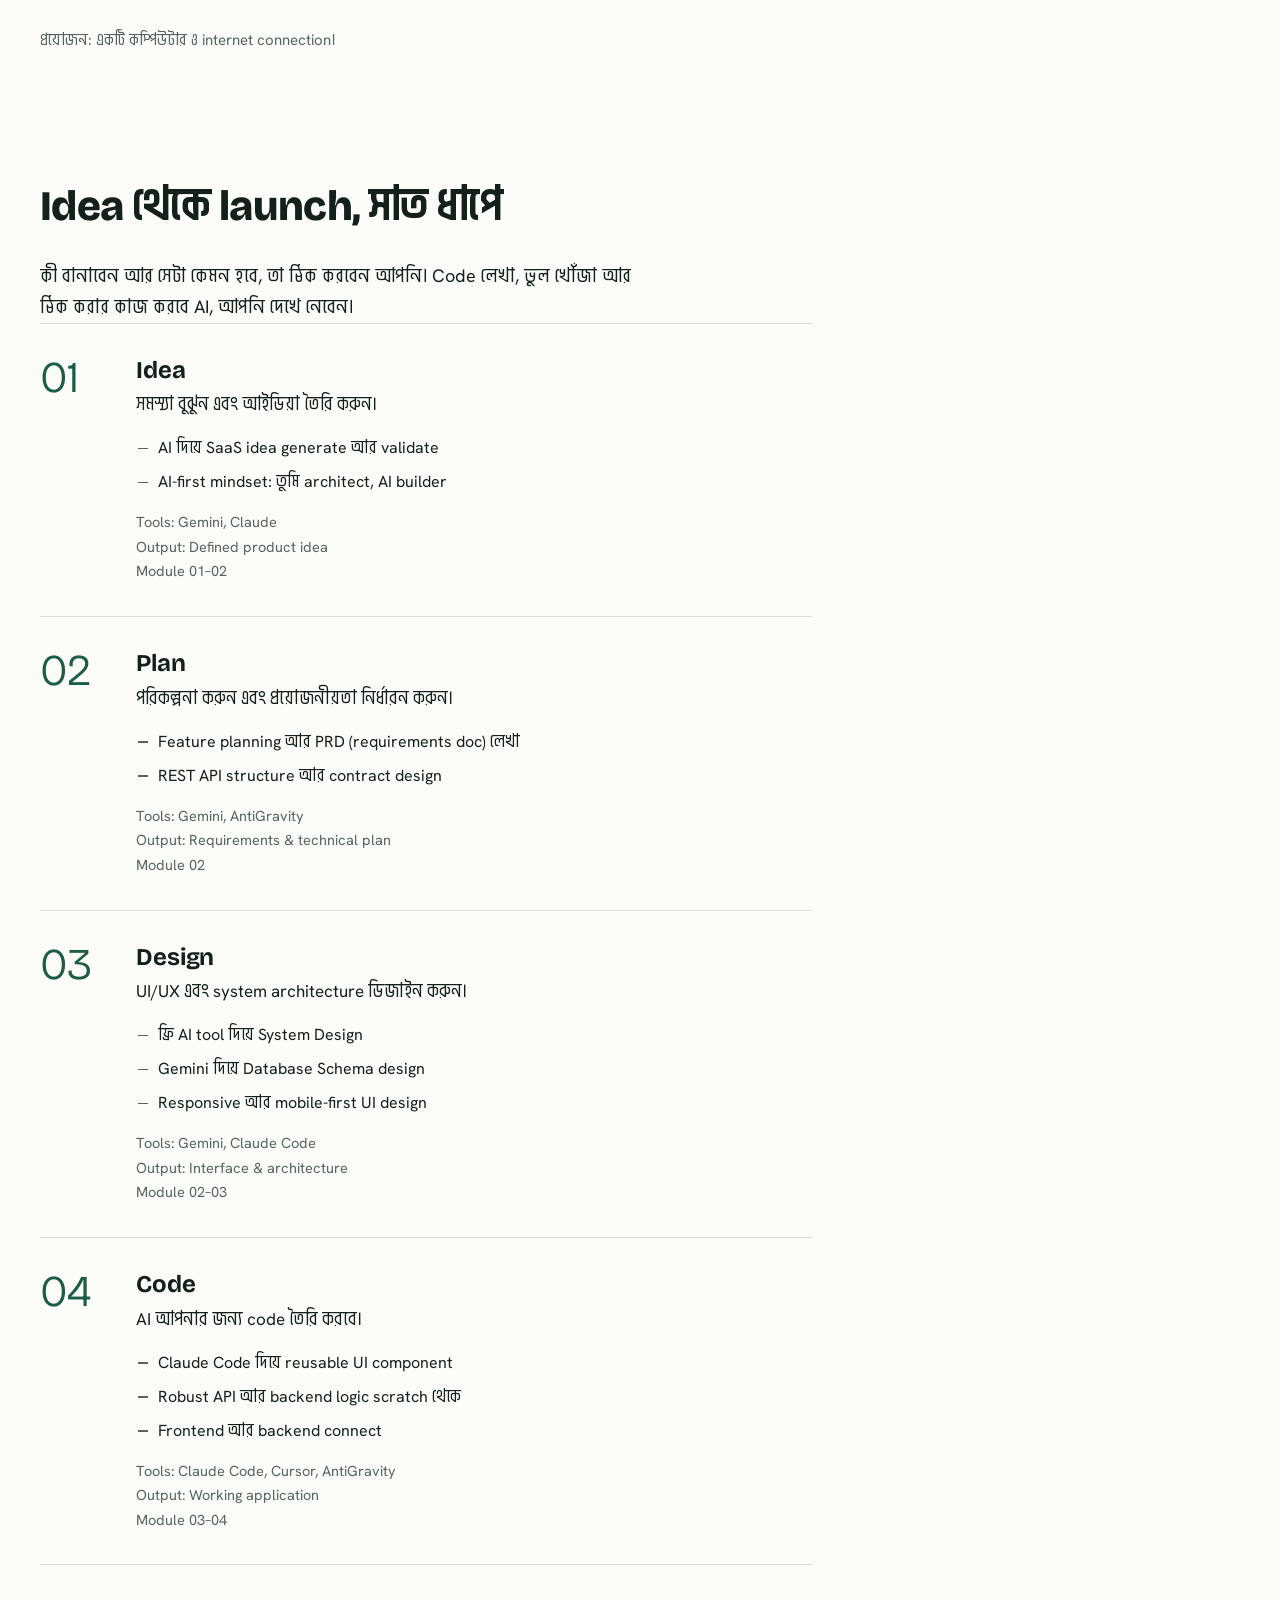
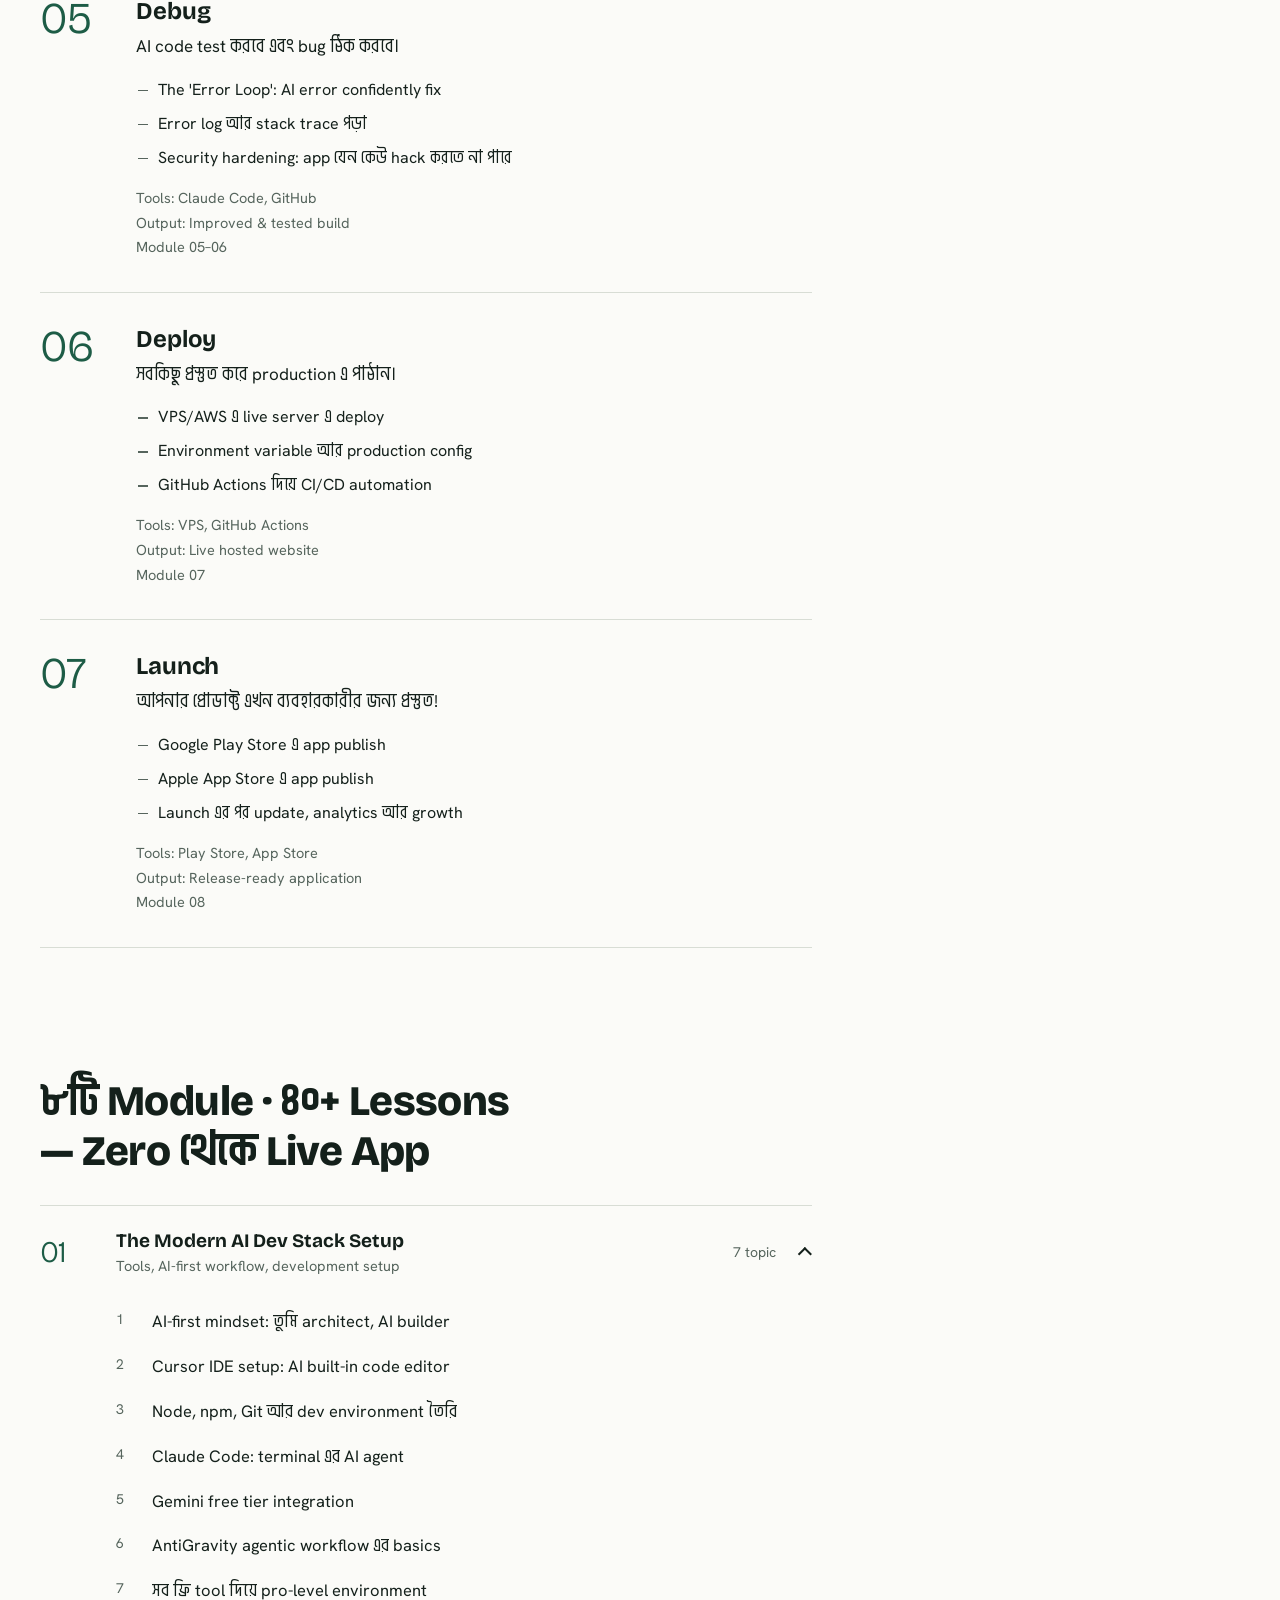
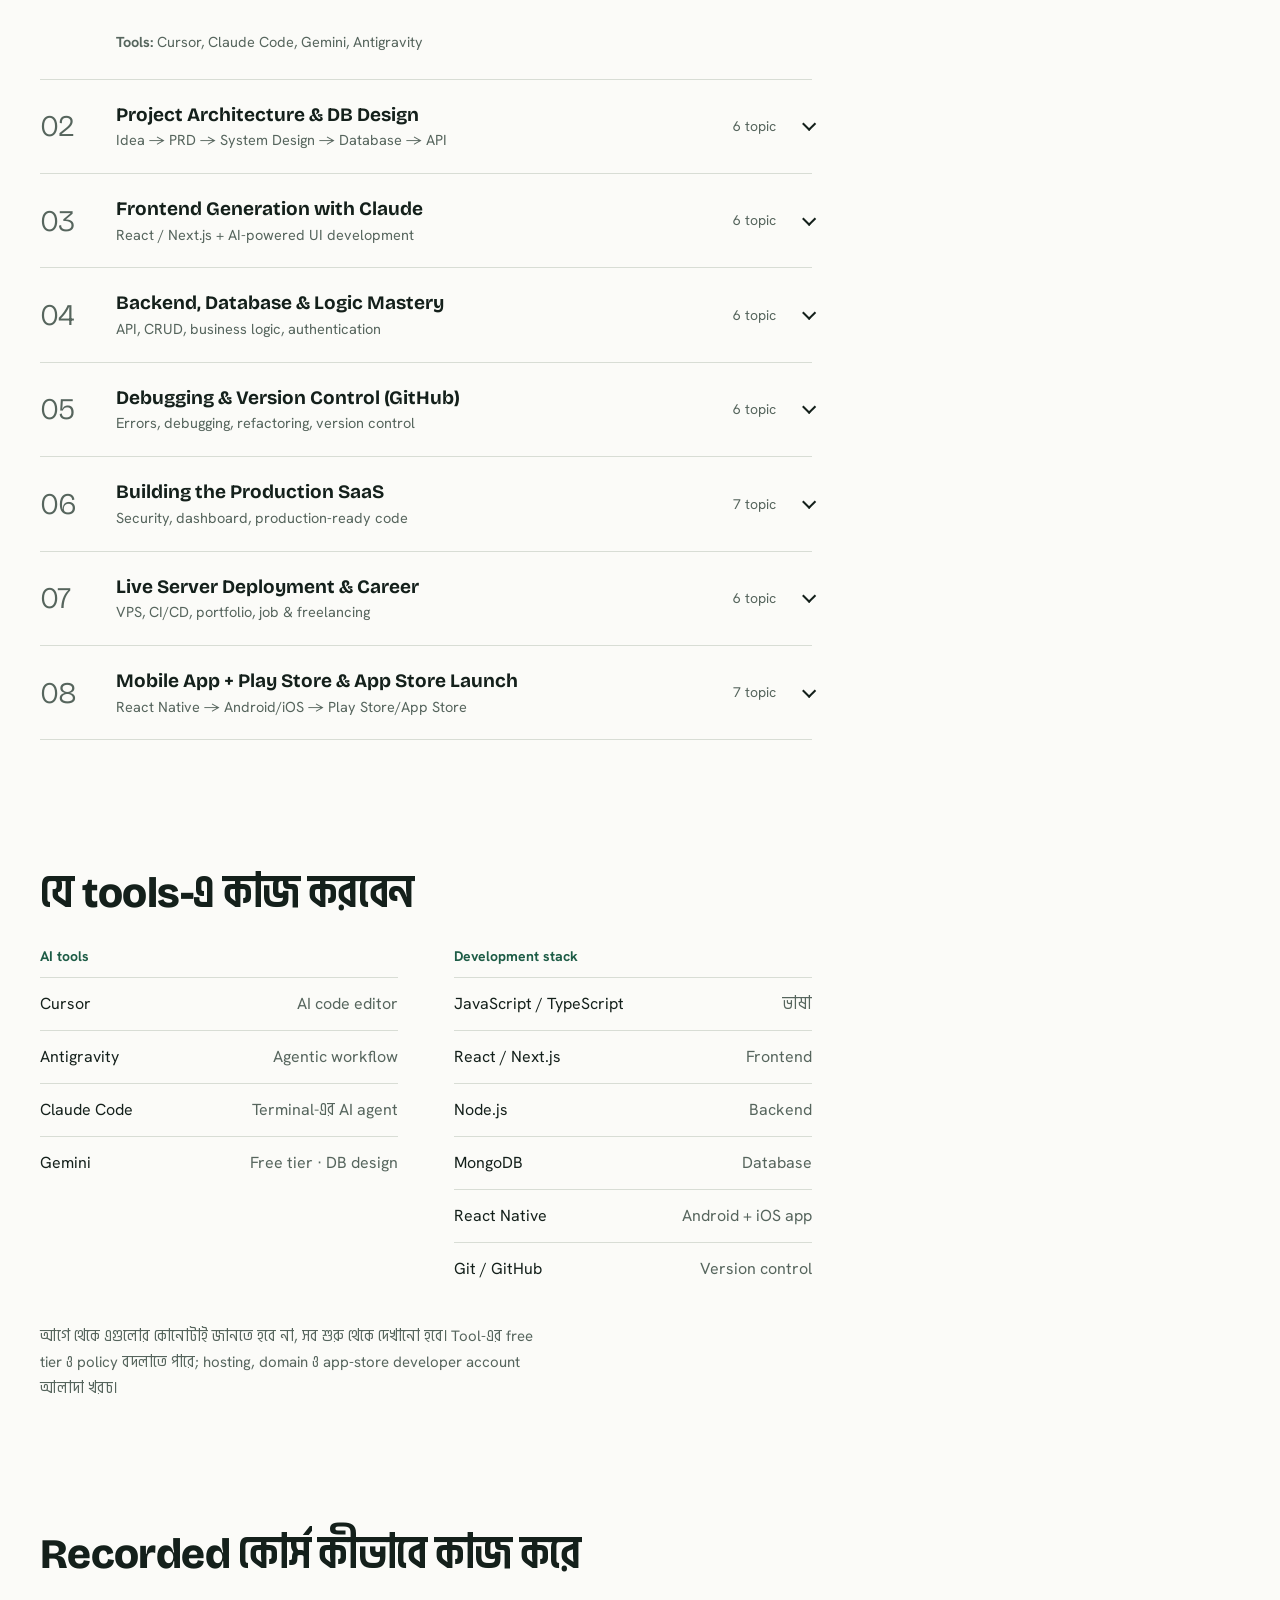
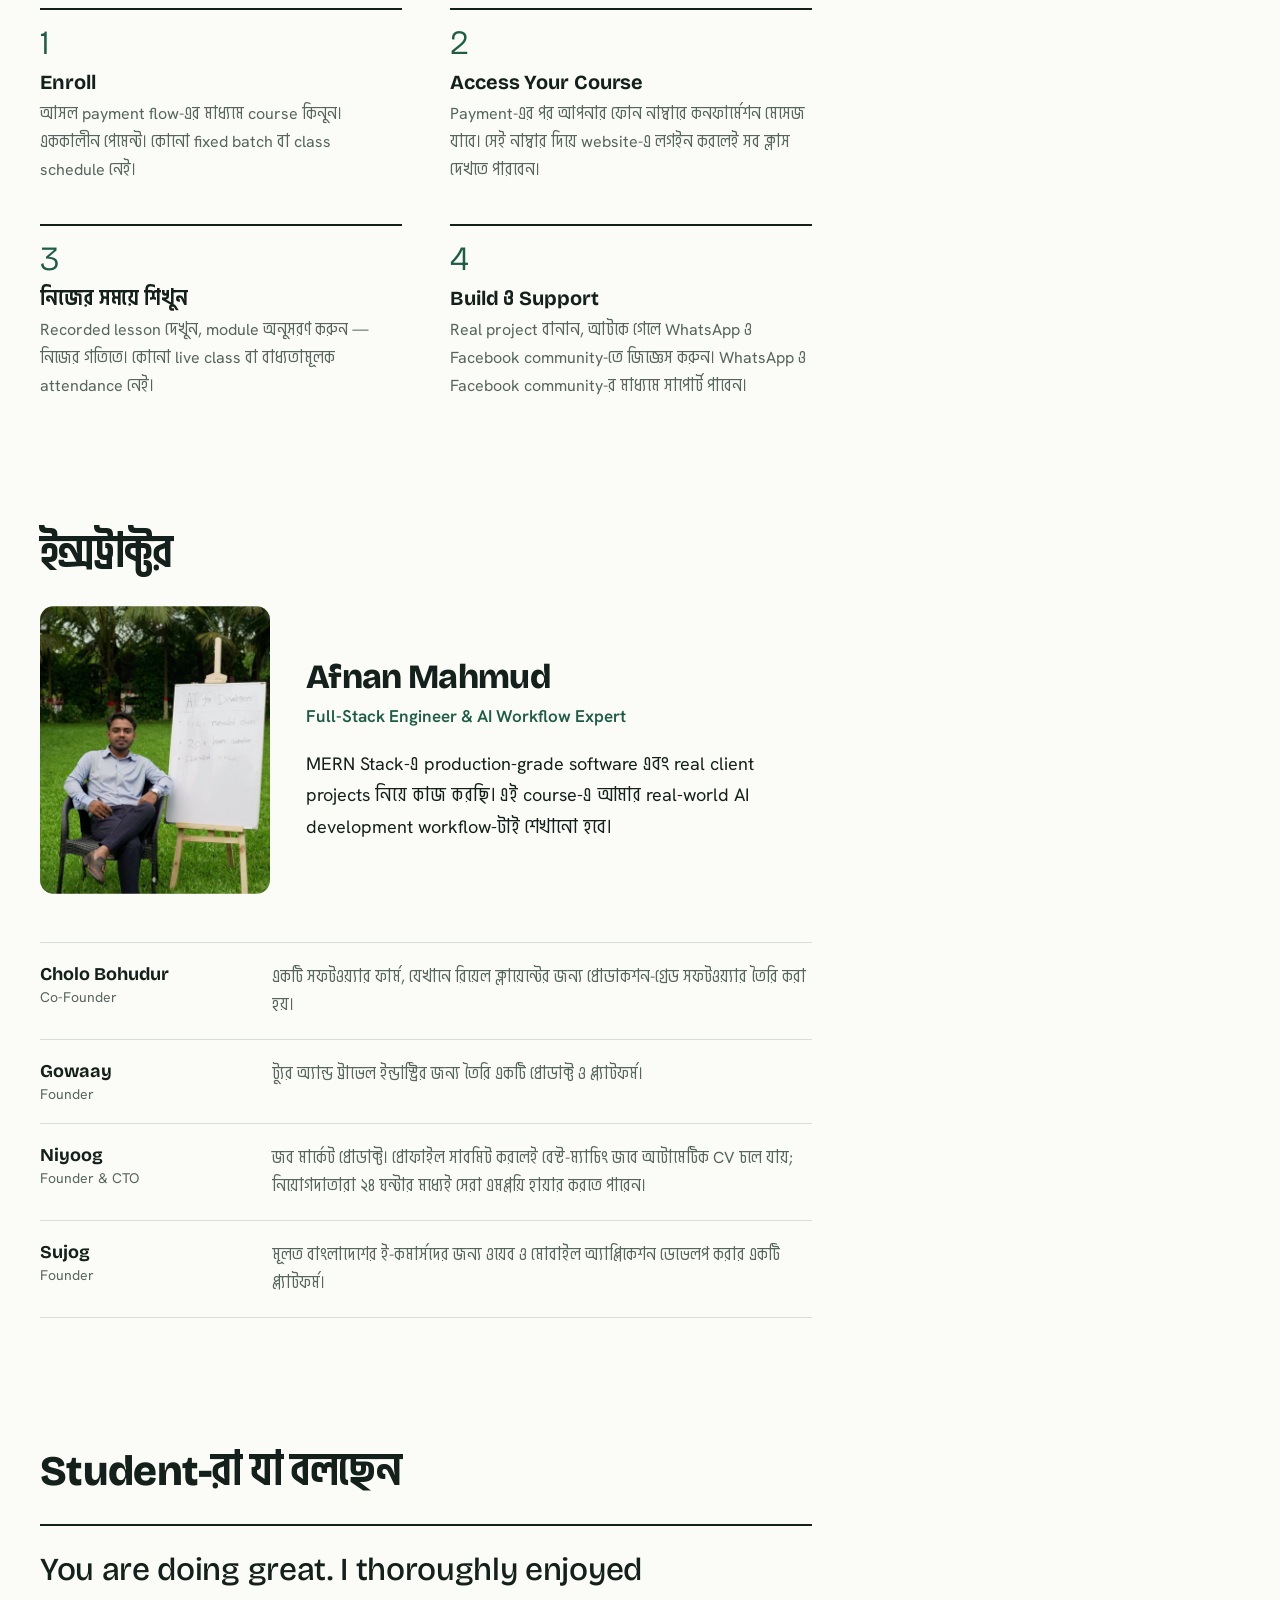
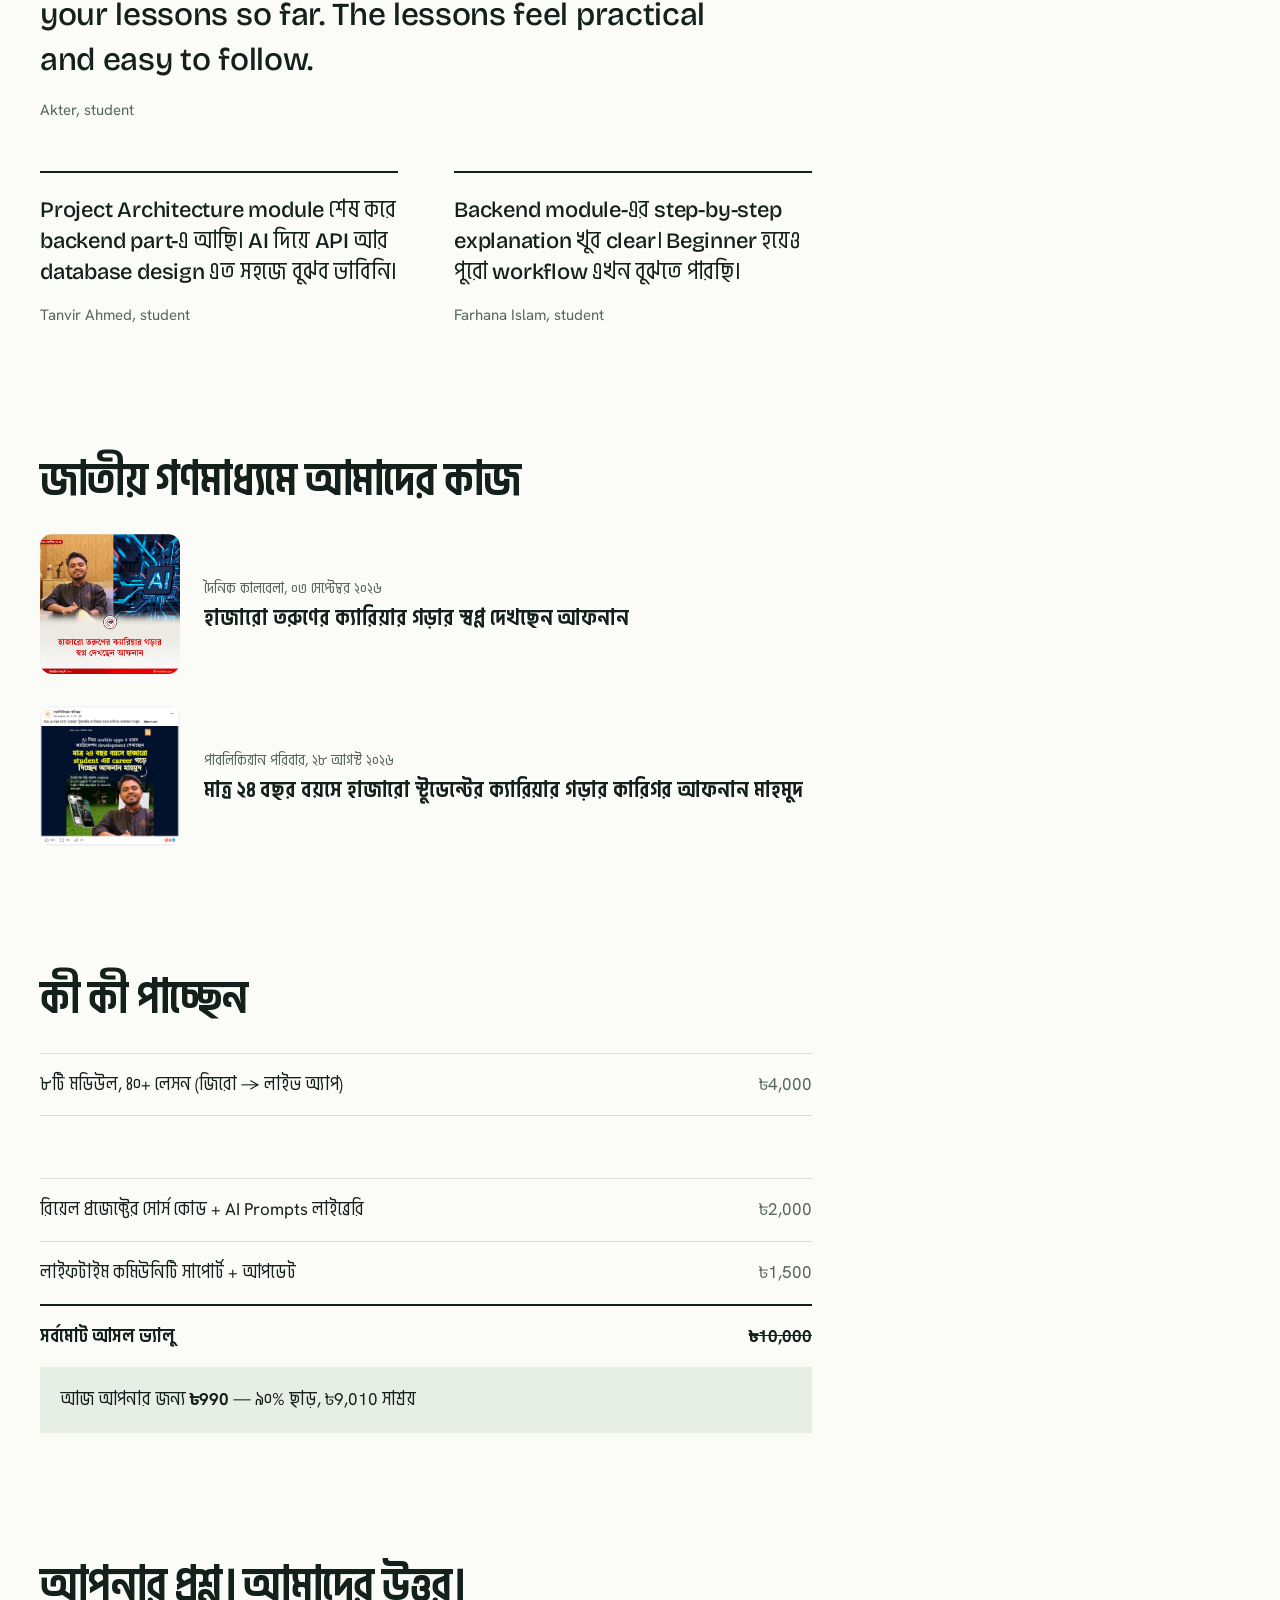
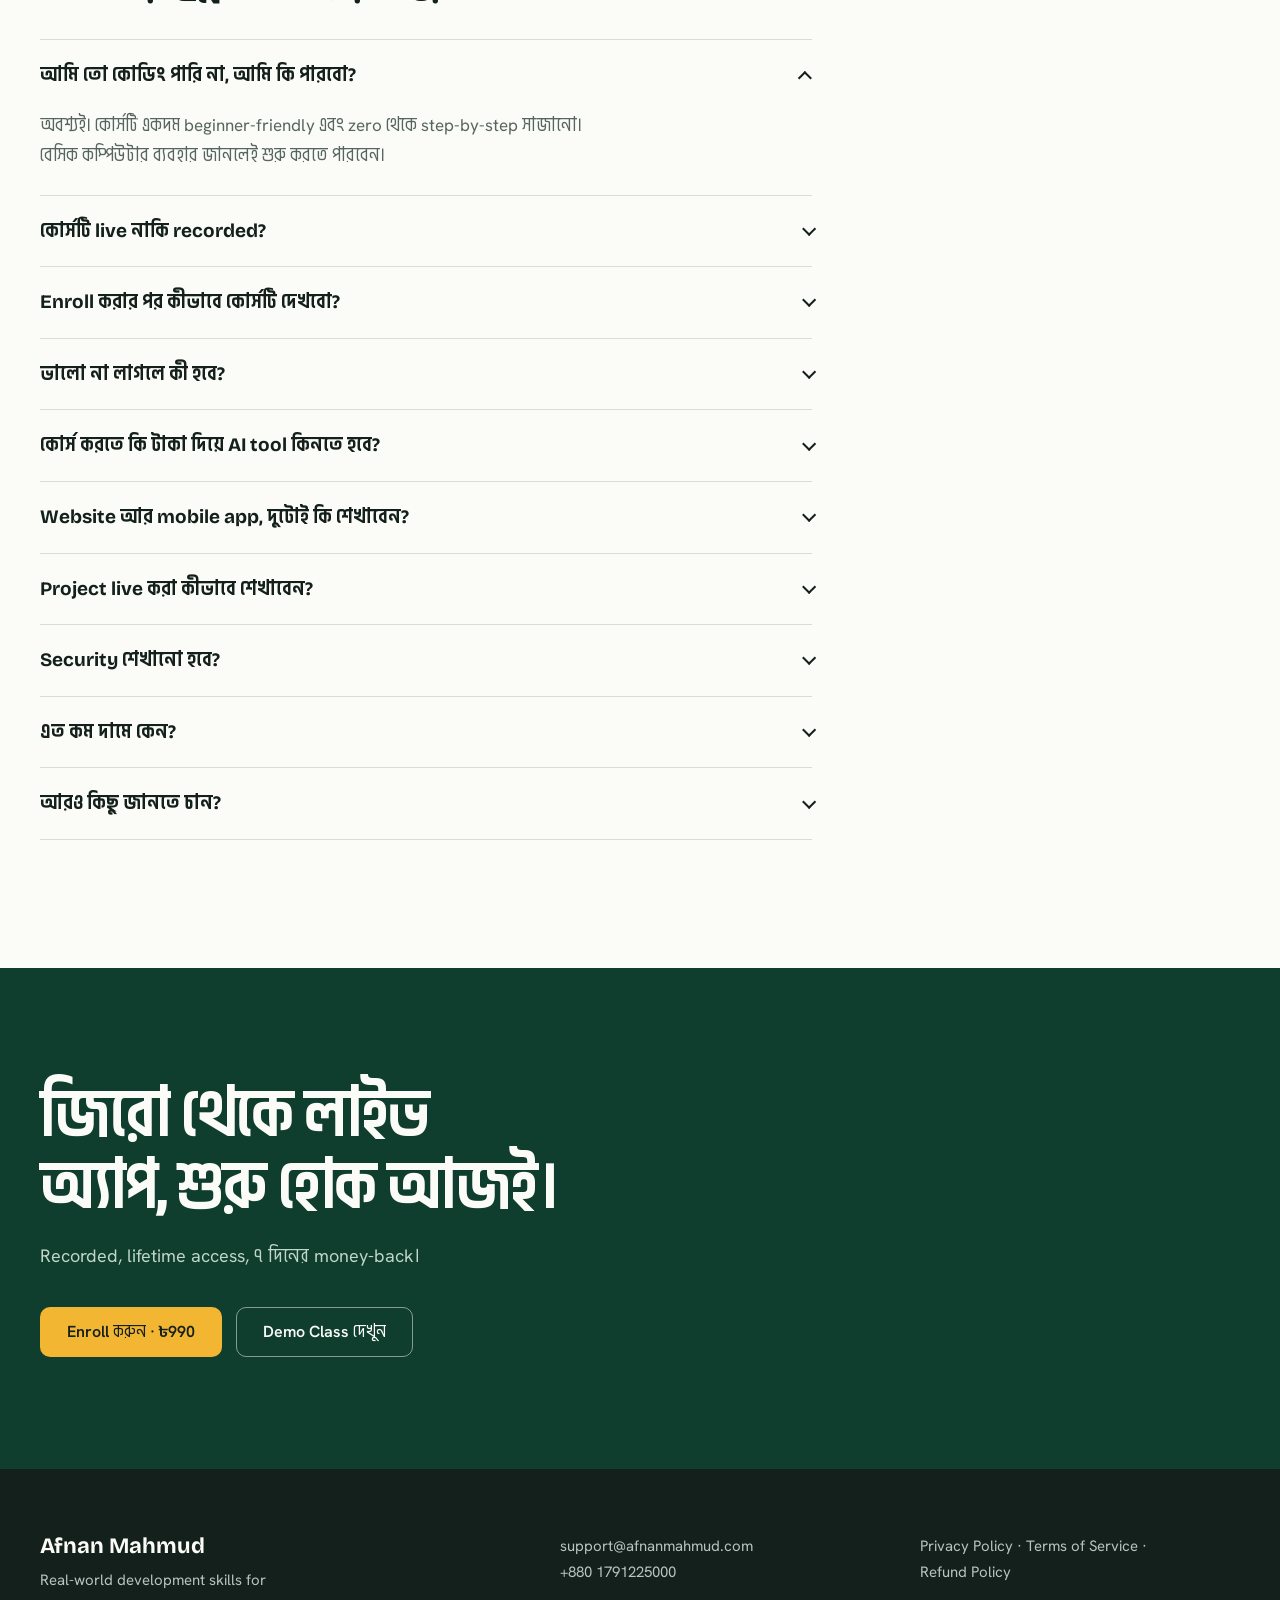
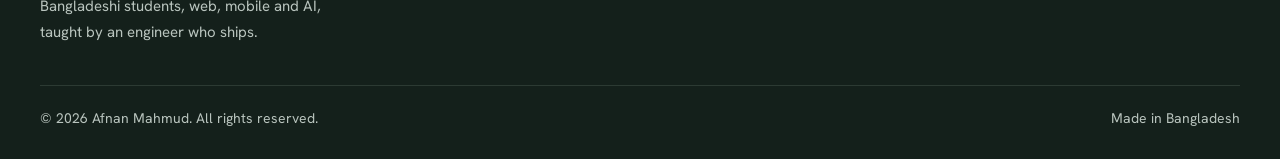
==== commit 283c3733: "Fix hero video bars (renamed poster to bust cache), soften ticket stroke Co-Authored-By: Claude Sonn" ====
--- a/v2/course.html
+++ b/v2/course.html
@@ -41,7 +41,7 @@
       </div>
       <figure class="hero-media">
         <button type="button" class="video js-demo" aria-label="Demo Class দেখুন">
-          <img src="../assets/demo-poster-portrait.jpg" alt="Afnan Mahmud কোর্সের demo class-এ কথা বলছেন" width="548" height="720">
+          <img src="../assets/demo-poster-fill.jpg" alt="Afnan Mahmud কোর্সের demo class-এ কথা বলছেন" width="548" height="720">
           <span class="play" aria-hidden="true"><svg viewBox="0 0 24 24" width="22" height="22"><path d="M8 5v14l11-7z" fill="currentColor"/></svg></span>
         </button>
         <figcaption>Demo class · Afnan Mahmud</figcaption>
--- a/v2/course.css
+++ b/v2/course.css
@@ -64,7 +64,7 @@
 .fine{margin-top:20px;font-size:15px;color:var(--muted);max-width:56ch}
 .hero-media{position:relative;display:flex;flex-direction:column;justify-content:flex-end;padding-top:56px;isolation:isolate}
 .hero-media::before{content:'';position:absolute;inset:0 -50vw 0 0;background:var(--forest);z-index:-1}
-.video{position:relative;display:block;width:min(100%,360px);margin-left:48px;border-radius:18px 18px 0 0;overflow:hidden;background:#000}
+.video{position:relative;display:block;width:min(100%,360px);margin-left:48px;border-radius:18px 18px 0 0;overflow:hidden;background:#8a9a7e}
 .video img{width:100%;height:auto;aspect-ratio:548/720;object-fit:cover}
 .play{position:absolute;left:20px;bottom:20px;width:64px;height:64px;border-radius:50%;background:var(--marigold);color:var(--ink);display:grid;place-items:center;transition:transform .15s}
 .play svg{margin-left:3px}
@@ -172,7 +172,7 @@
 .faq summary{display:grid;grid-template-columns:minmax(0,1fr) 20px;gap:16px;align-items:center;padding:22px 0;cursor:pointer;list-style:none;font:700 19px/1.4 var(--head)}
 .faq p{padding:0 40px 24px 0;color:var(--muted);max-width:62ch}
 
-.ticket{position:sticky;top:calc(var(--top-h) + 24px);background:var(--white);border:1.5px solid var(--ink);border-radius:16px;padding:28px 26px}
+.ticket{position:sticky;top:calc(var(--top-h) + 24px);background:var(--white);border:1.5px solid #D6D9D2;border-radius:16px;padding:28px 26px}
 .ticket-title{font-weight:600;font-size:16px;margin-bottom:12px}
 .ticket-price{display:flex;align-items:baseline;gap:10px;flex-wrap:wrap;margin-bottom:20px}
 .ticket-price b{font:800 44px/1 var(--head);letter-spacing:-.02em}
